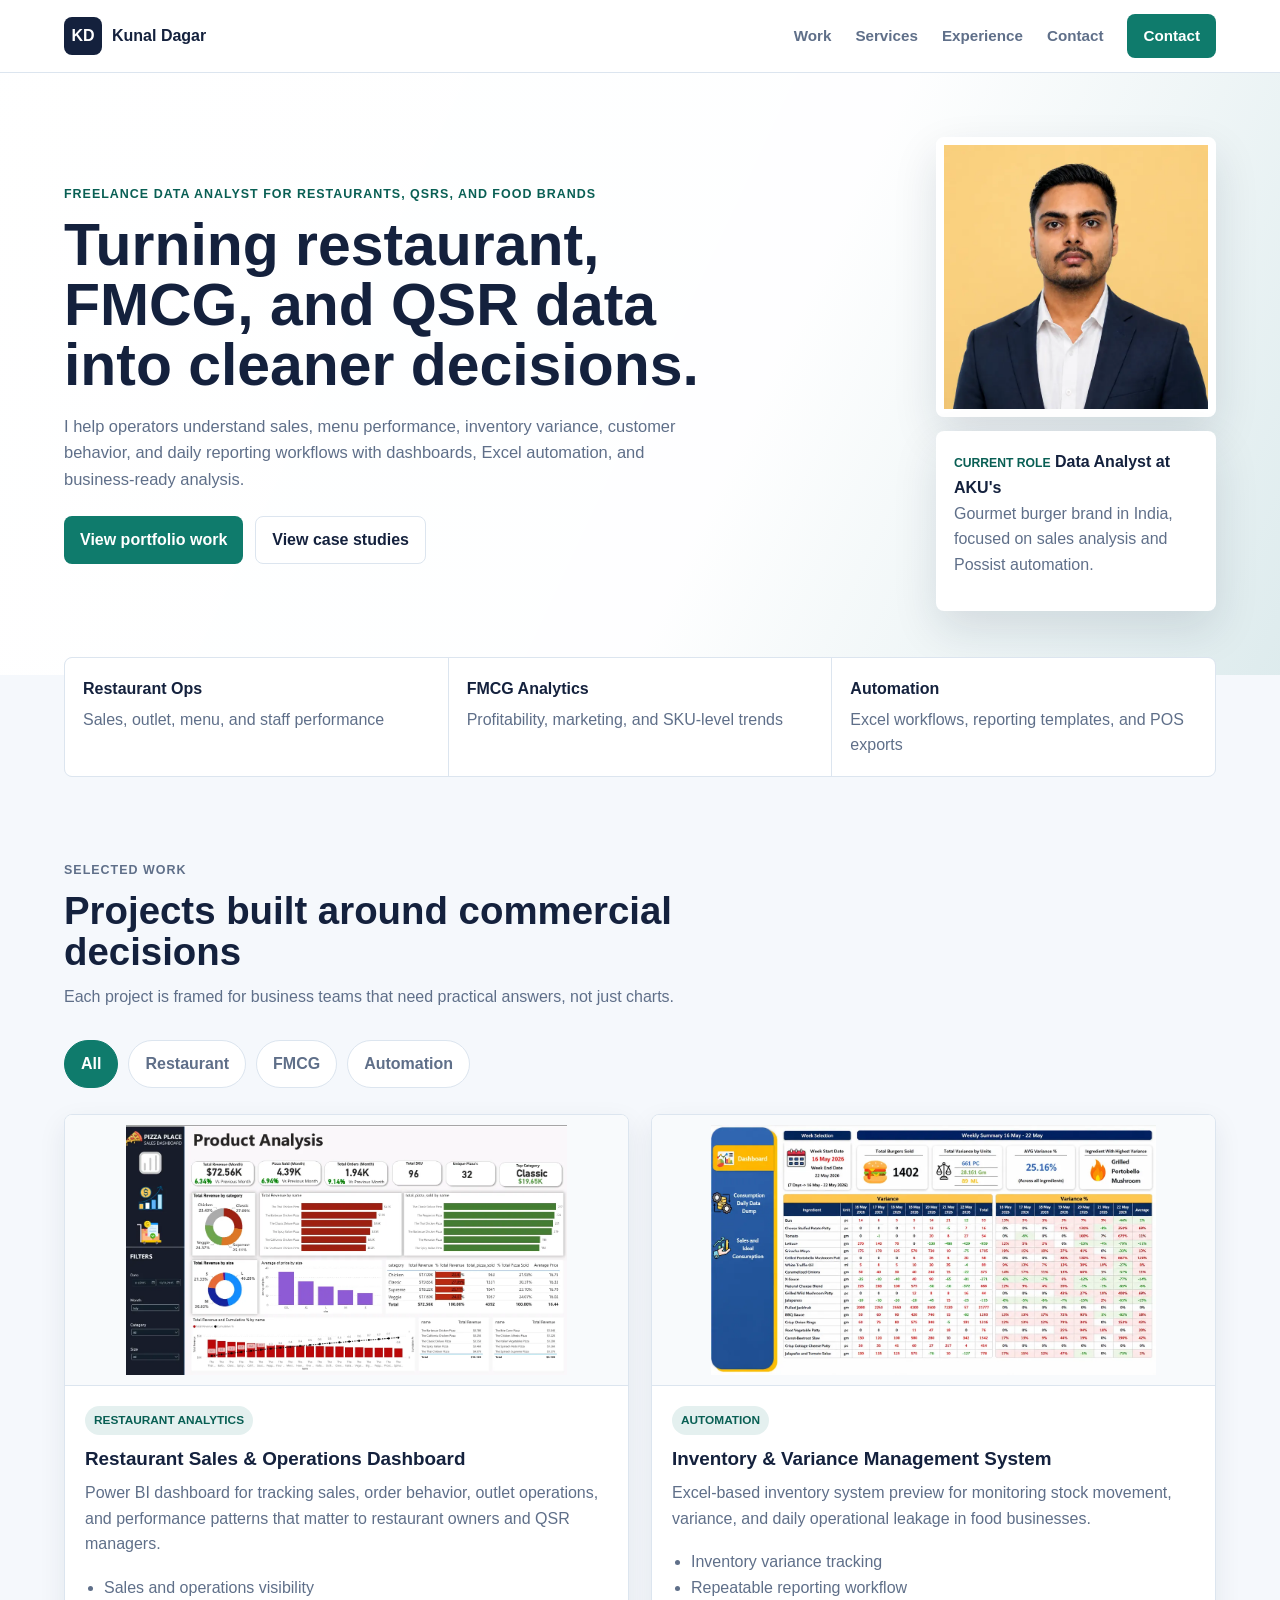
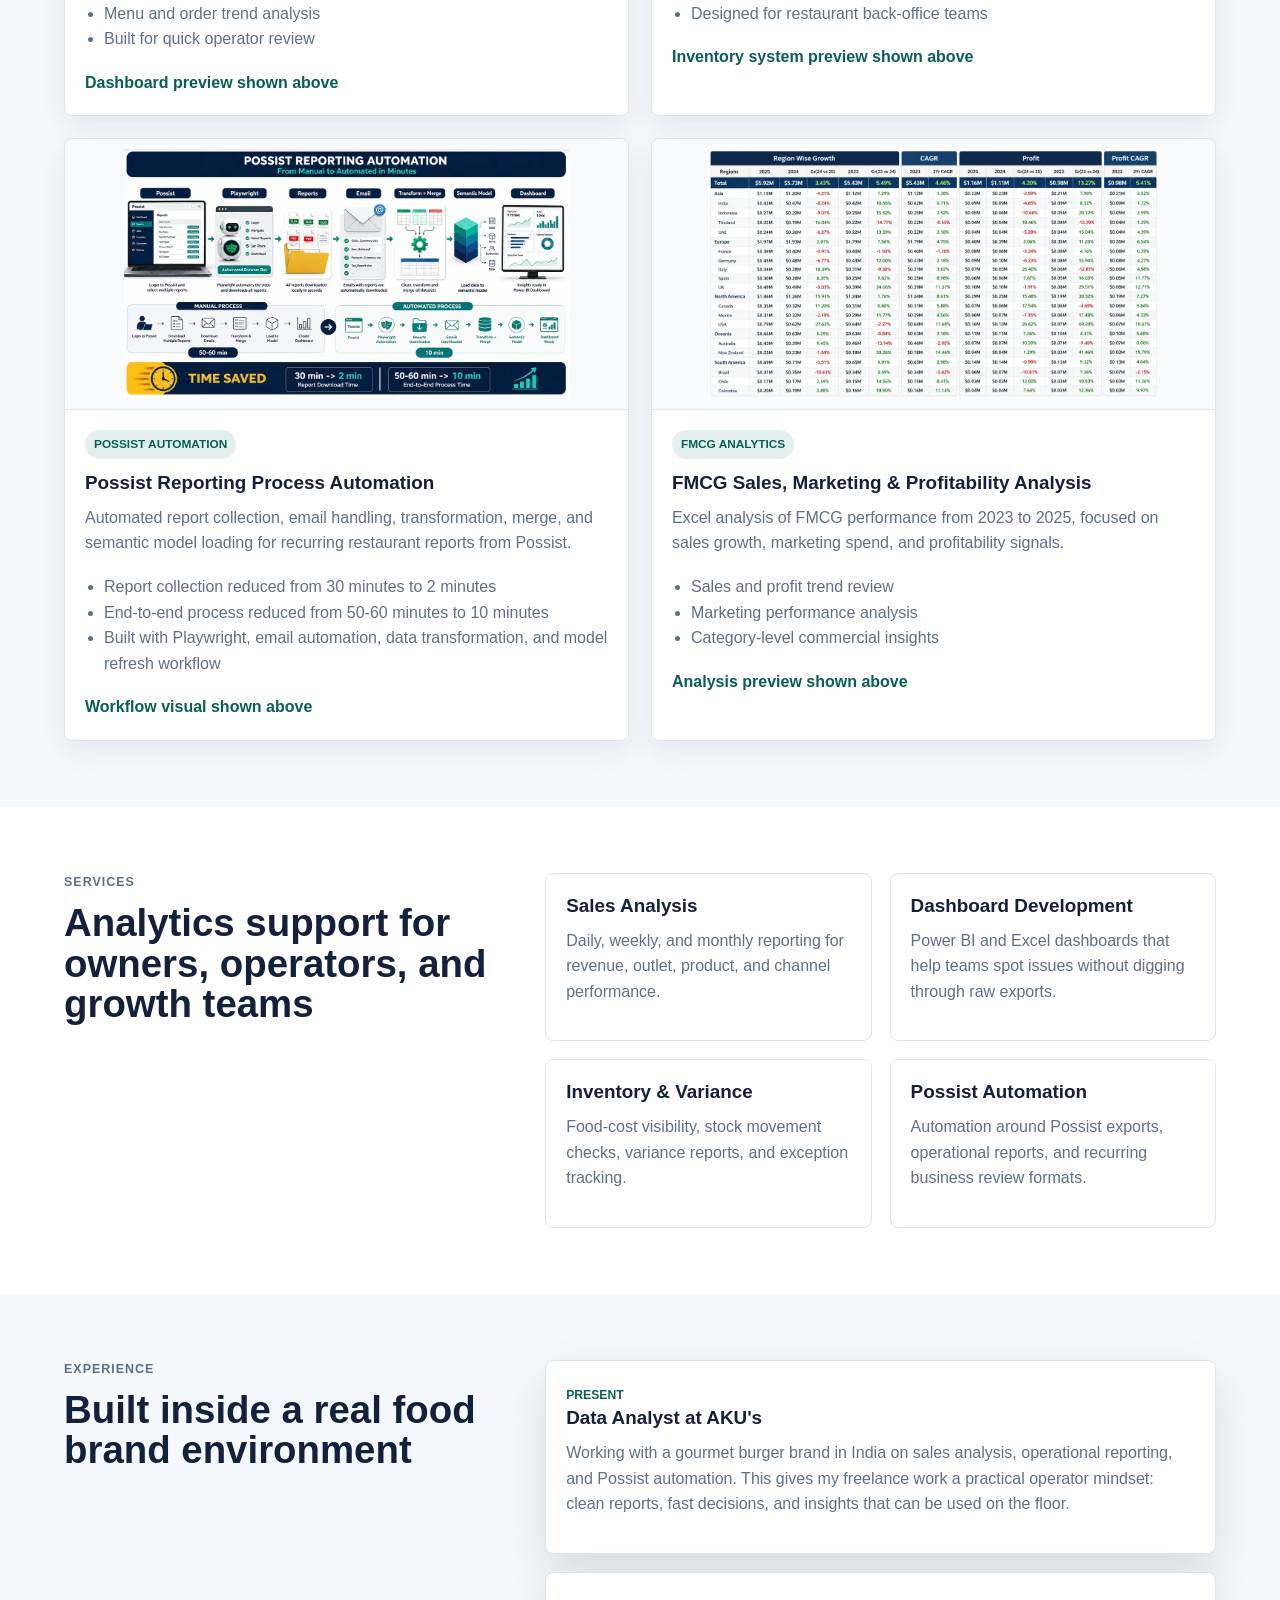
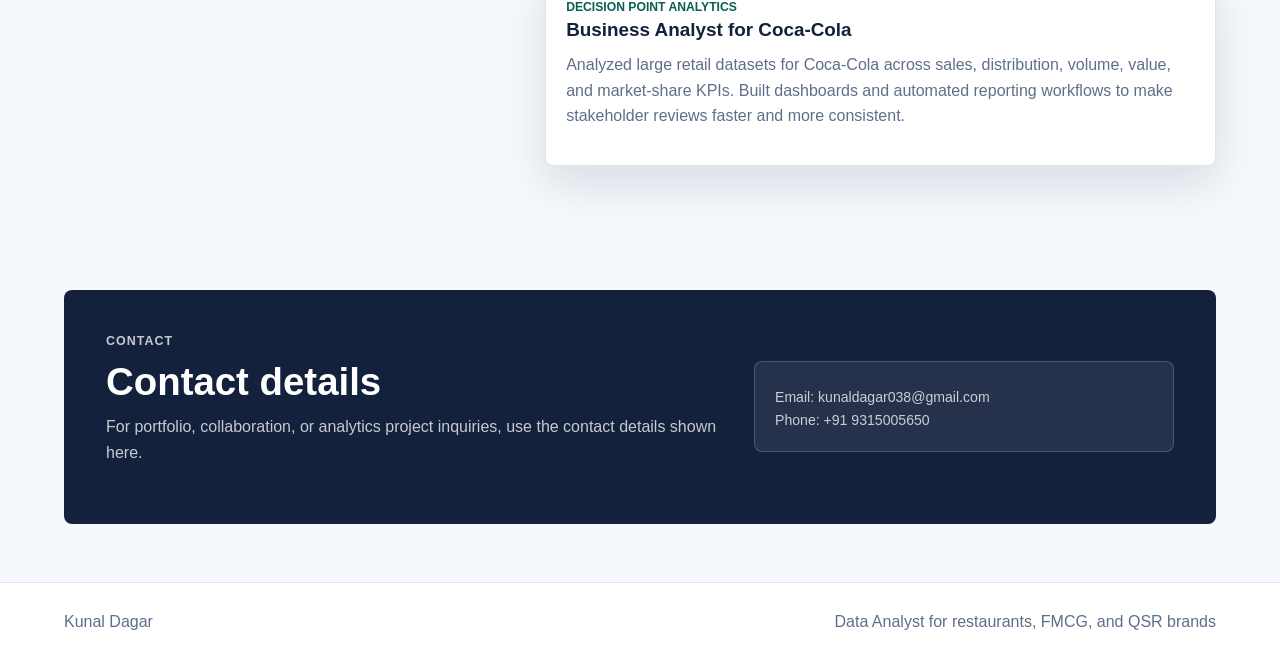
==== index.html @ 278145c8 "first commit" ====
<!DOCTYPE html>
<html lang="en">
<head>
  <meta charset="UTF-8">
  <meta name="viewport" content="width=device-width, initial-scale=1.0">
  <title>Kunal Dagar | Data Analyst Portfolio</title>
  <meta name="description" content="Portfolio of Kunal Dagar, a data analyst freelancer for restaurants, FMCG teams, and QSR brands.">
  <link rel="stylesheet" href="styles.css?v=profile-square-2">
</head>
<body>
  <header class="site-header">
    <a class="brand" href="#home" aria-label="Kunal Dagar home">
      <span>KD</span>
      <strong>Kunal Dagar</strong>
    </a>

    <button class="nav-toggle" type="button" aria-label="Open navigation" aria-expanded="false">
      <span></span>
      <span></span>
      <span></span>
    </button>

    <nav class="site-nav" aria-label="Primary navigation">
      <a href="#work">Work</a>
      <a href="#services">Services</a>
      <a href="#experience">Experience</a>
      <a href="#contact">Contact</a>
      <a class="nav-cta" href="#contact">Contact</a>
    </nav>
  </header>

  <main>
    <section class="hero" id="home">
      <div class="hero-copy">
        <p class="eyebrow">Freelance Data Analyst for restaurants, QSRs, and food brands</p>
        <h1>Turning restaurant, FMCG, and QSR data into cleaner decisions.</h1>
        <p class="hero-text">
          I help operators understand sales, menu performance, inventory variance, customer behavior, and daily reporting workflows with dashboards, Excel automation, and business-ready analysis.
        </p>
        <div class="hero-actions">
          <a class="button primary" href="#work">View portfolio work</a>
          <a class="button secondary" href="#work">View case studies</a>
        </div>
      </div>

      <div class="hero-card" aria-label="Kunal Dagar profile">
        <img src="assets/kunal-dagar.webp?v=profile-square-2" alt="Kunal Dagar, data analyst" class="profile-image" width="280" height="280" decoding="async" fetchpriority="high" style="width: 280px; height: 280px; max-width: 100%; aspect-ratio: 1 / 1; object-fit: cover;">
        <div class="status-card">
          <span>Current role</span>
          <strong>Data Analyst at AKU's</strong>
          <p>Gourmet burger brand in India, focused on sales analysis and Possist automation.</p>
        </div>
      </div>
    </section>

    <section class="metrics-band" aria-label="Portfolio focus areas">
      <div>
        <strong>Restaurant Ops</strong>
        <span>Sales, outlet, menu, and staff performance</span>
      </div>
      <div>
        <strong>FMCG Analytics</strong>
        <span>Profitability, marketing, and SKU-level trends</span>
      </div>
      <div>
        <strong>Automation</strong>
        <span>Excel workflows, reporting templates, and POS exports</span>
      </div>
    </section>

    <section class="section" id="work">
      <div class="section-heading">
        <p class="eyebrow">Selected work</p>
        <h2>Projects built around commercial decisions</h2>
        <p>Each project is framed for business teams that need practical answers, not just charts.</p>
      </div>

      <div class="filter-bar" aria-label="Project filters">
        <button class="filter active" type="button" data-filter="all">All</button>
        <button class="filter" type="button" data-filter="restaurant">Restaurant</button>
        <button class="filter" type="button" data-filter="fmcg">FMCG</button>
        <button class="filter" type="button" data-filter="automation">Automation</button>
      </div>

      <div class="project-grid">
        <article class="project-card" data-category="restaurant">
          <div class="project-preview screenshot-preview">
            <img src="assets/restaurant.webp" alt="Restaurant sales dashboard product analysis screenshot" width="1192" height="677" loading="lazy" decoding="async">
          </div>
          <div class="project-body">
            <span class="project-tag">Restaurant analytics</span>
            <h3>Restaurant Sales & Operations Dashboard</h3>
            <p>
              Power BI dashboard for tracking sales, order behavior, outlet operations, and performance patterns that matter to restaurant owners and QSR managers.
            </p>
            <ul>
              <li>Sales and operations visibility</li>
              <li>Menu and order trend analysis</li>
              <li>Built for quick operator review</li>
            </ul>
            <span class="project-note">Dashboard preview shown above</span>
          </div>
        </article>

        <article class="project-card" data-category="automation">
          <div class="project-preview screenshot-preview">
            <img src="assets/burger-enhanced.webp" alt="Enhanced burger inventory variance dashboard screenshot" width="1200" height="675" loading="lazy" decoding="async">
          </div>
          <div class="project-body">
            <span class="project-tag">Automation</span>
            <h3>Inventory & Variance Management System</h3>
            <p>
              Excel-based inventory system preview for monitoring stock movement, variance, and daily operational leakage in food businesses.
            </p>
            <ul>
              <li>Inventory variance tracking</li>
              <li>Repeatable reporting workflow</li>
              <li>Designed for restaurant back-office teams</li>
            </ul>
            <span class="project-note">Inventory system preview shown above</span>
          </div>
        </article>

        <article class="project-card" data-category="automation">
          <div class="project-preview screenshot-preview">
            <img src="assets/possist-automation.webp" alt="Possist reporting automation workflow illustration" width="1200" height="675" loading="lazy" decoding="async">
          </div>
          <div class="project-body">
            <span class="project-tag">Possist automation</span>
            <h3>Possist Reporting Process Automation</h3>
            <p>
              Automated report collection, email handling, transformation, merge, and semantic model loading for recurring restaurant reports from Possist.
            </p>
            <ul>
              <li>Report collection reduced from 30 minutes to 2 minutes</li>
              <li>End-to-end process reduced from 50-60 minutes to 10 minutes</li>
              <li>Built with Playwright, email automation, data transformation, and model refresh workflow</li>
            </ul>
            <span class="project-note">Workflow visual shown above</span>
          </div>
        </article>

        <article class="project-card" data-category="fmcg">
          <div class="project-preview screenshot-preview">
            <img src="assets/fmcg-enhanced.webp" alt="Enhanced FMCG region-wise growth and profitability analysis screenshot" width="1200" height="666" loading="lazy" decoding="async">
          </div>
          <div class="project-body">
            <span class="project-tag">FMCG analytics</span>
            <h3>FMCG Sales, Marketing & Profitability Analysis</h3>
            <p>
              Excel analysis of FMCG performance from 2023 to 2025, focused on sales growth, marketing spend, and profitability signals.
            </p>
            <ul>
              <li>Sales and profit trend review</li>
              <li>Marketing performance analysis</li>
              <li>Category-level commercial insights</li>
            </ul>
            <span class="project-note">Analysis preview shown above</span>
          </div>
        </article>
      </div>
    </section>

    <section class="section split" id="services">
      <div class="section-heading">
        <p class="eyebrow">Services</p>
        <h2>Analytics support for owners, operators, and growth teams</h2>
      </div>
      <div class="service-list">
        <div>
          <h3>Sales Analysis</h3>
          <p>Daily, weekly, and monthly reporting for revenue, outlet, product, and channel performance.</p>
        </div>
        <div>
          <h3>Dashboard Development</h3>
          <p>Power BI and Excel dashboards that help teams spot issues without digging through raw exports.</p>
        </div>
        <div>
          <h3>Inventory & Variance</h3>
          <p>Food-cost visibility, stock movement checks, variance reports, and exception tracking.</p>
        </div>
        <div>
          <h3>Possist Automation</h3>
          <p>Automation around Possist exports, operational reports, and recurring business review formats.</p>
        </div>
      </div>
    </section>

    <section class="section experience" id="experience">
      <div class="section-heading">
        <p class="eyebrow">Experience</p>
        <h2>Built inside a real food brand environment</h2>
      </div>
      <div class="timeline-list">
        <div class="timeline-card">
          <span>Present</span>
          <h3>Data Analyst at AKU's</h3>
          <p>
            Working with a gourmet burger brand in India on sales analysis, operational reporting, and Possist automation. This gives my freelance work a practical operator mindset: clean reports, fast decisions, and insights that can be used on the floor.
          </p>
        </div>
        <div class="timeline-card">
          <span>Decision Point Analytics</span>
          <h3>Business Analyst for Coca-Cola</h3>
          <p>
            Analyzed large retail datasets for Coca-Cola across sales, distribution, volume, value, and market-share KPIs. Built dashboards and automated reporting workflows to make stakeholder reviews faster and more consistent.
          </p>
        </div>
      </div>
    </section>

    <section class="contact-section" id="contact">
      <div>
        <p class="eyebrow">Contact</p>
        <h2>Contact details</h2>
        <p>
          For portfolio, collaboration, or analytics project inquiries, use the contact details shown here.
        </p>
      </div>
      <div class="contact-card">
        <p>Email: kunaldagar038@gmail.com<br>Phone: +91 9315005650</p>
      </div>
    </section>
  </main>

  <footer>
    <span>Kunal Dagar</span>
    <span>Data Analyst for restaurants, FMCG, and QSR brands</span>
  </footer>

  <script src="script.js"></script>
</body>
</html>
---- styles.css ----
:root {
  --ink: #14213d;
  --muted: #5f6f89;
  --line: #dce5ef;
  --paper: #ffffff;
  --soft: #f5f8fc;
  --accent: #0f7b6c;
  --accent-dark: #095f54;
  --gold: #f2b84b;
  --shadow: 0 18px 45px rgba(20, 33, 61, 0.12);
}

* {
  box-sizing: border-box;
}

html {
  scroll-behavior: smooth;
}

body {
  margin: 0;
  font-family: Arial, Helvetica, sans-serif;
  color: var(--ink);
  background: var(--soft);
  line-height: 1.6;
}

a {
  color: inherit;
}

.site-header {
  position: sticky;
  top: 0;
  z-index: 10;
  display: flex;
  align-items: center;
  justify-content: space-between;
  gap: 24px;
  padding: 14px clamp(20px, 5vw, 64px);
  background: rgba(255, 255, 255, 0.92);
  border-bottom: 1px solid var(--line);
  backdrop-filter: blur(14px);
}

.brand {
  display: inline-flex;
  align-items: center;
  gap: 10px;
  text-decoration: none;
}

.brand span {
  display: grid;
  width: 38px;
  height: 38px;
  place-items: center;
  border-radius: 8px;
  color: white;
  background: var(--ink);
  font-weight: 800;
}

.site-nav {
  display: flex;
  align-items: center;
  gap: 24px;
  font-size: 0.95rem;
  font-weight: 600;
}

.site-nav a {
  text-decoration: none;
  color: var(--muted);
}

.site-nav a:hover,
.site-nav a:focus {
  color: var(--accent-dark);
}

.nav-cta {
  padding: 10px 16px;
  border-radius: 8px;
  color: white !important;
  background: var(--accent);
}

.nav-toggle {
  display: none;
  width: 42px;
  height: 42px;
  padding: 10px;
  border: 1px solid var(--line);
  border-radius: 8px;
  background: white;
}

.nav-toggle span {
  display: block;
  height: 2px;
  margin: 5px 0;
  background: var(--ink);
}

.hero {
  display: grid;
  grid-template-columns: minmax(0, 1.08fr) minmax(280px, 0.72fr);
  align-items: center;
  gap: clamp(28px, 5vw, 56px);
  min-height: auto;
  padding: clamp(34px, 5.5vw, 64px) clamp(20px, 5vw, 64px);
  background: linear-gradient(115deg, rgba(255, 255, 255, 0.98) 0%, rgba(255, 255, 255, 0.92) 58%, rgba(15, 123, 108, 0.1) 100%);
}

.eyebrow {
  margin: 0 0 10px;
  color: var(--accent-dark);
  font-size: 0.78rem;
  font-weight: 800;
  letter-spacing: 0.08em;
  text-transform: uppercase;
}

h1,
h2,
h3,
p {
  margin-top: 0;
}

h1 {
  max-width: 760px;
  margin-bottom: 18px;
  font-size: clamp(2.25rem, 4.6vw, 4.2rem);
  line-height: 1.02;
  letter-spacing: 0;
}

h2 {
  margin-bottom: 12px;
  font-size: clamp(1.85rem, 3vw, 2.75rem);
  line-height: 1.06;
  letter-spacing: 0;
}

h3 {
  margin-bottom: 10px;
  font-size: 1.18rem;
  line-height: 1.25;
}

.hero-text {
  max-width: 640px;
  margin-bottom: 24px;
  color: var(--muted);
  font-size: 1.03rem;
}

.hero-actions,
.contact-card {
  display: flex;
  flex-wrap: wrap;
  gap: 12px;
}

.button {
  display: inline-flex;
  align-items: center;
  justify-content: center;
  min-height: 42px;
  padding: 10px 16px;
  border-radius: 8px;
  font-weight: 800;
  text-decoration: none;
}

.button.primary {
  color: white;
  background: var(--accent);
}

.button.primary:hover {
  background: var(--accent-dark);
}

.button.secondary {
  color: var(--ink);
  background: white;
  border: 1px solid var(--line);
}

.hero-card {
  position: relative;
  width: 280px;
  max-width: 100%;
  justify-self: end;
}

.profile-image {
  display: block;
  width: 280px !important;
  height: 280px !important;
  max-width: 100%;
  aspect-ratio: 1 / 1;
  object-fit: cover;
  border: 8px solid white;
  border-radius: 8px;
  box-shadow: var(--shadow);
}

.status-card {
  position: static;
  max-width: none;
  margin-top: 14px;
  padding: 18px;
  border-radius: 8px;
  background: white;
  box-shadow: var(--shadow);
}

.status-card span,
.timeline-card span {
  color: var(--accent-dark);
  font-size: 0.76rem;
  font-weight: 800;
  text-transform: uppercase;
}

.status-card p,
.timeline-card p,
.section-heading p,
.project-body p,
.service-list p,
.contact-section p {
  color: var(--muted);
}

.metrics-band {
  display: grid;
  grid-template-columns: repeat(3, 1fr);
  gap: 1px;
  margin: 0 clamp(20px, 5vw, 64px);
  overflow: hidden;
  border: 1px solid var(--line);
  border-radius: 8px;
  background: var(--line);
  transform: translateY(-18px);
}

.metrics-band div {
  padding: 18px;
  background: white;
}

.metrics-band strong,
.metrics-band span {
  display: block;
}

.metrics-band span {
  margin-top: 5px;
  color: var(--muted);
}

.section {
  padding: clamp(34px, 5.5vw, 66px) clamp(20px, 5vw, 64px);
}

.section-heading {
  max-width: 760px;
  margin-bottom: 30px;
}

.filter-bar {
  display: flex;
  flex-wrap: wrap;
  gap: 10px;
  margin-bottom: 26px;
}

.filter {
  padding: 10px 16px;
  border: 1px solid var(--line);
  border-radius: 999px;
  color: var(--muted);
  background: white;
  font: inherit;
  font-weight: 700;
  cursor: pointer;
}

.filter.active {
  color: white;
  border-color: var(--accent);
  background: var(--accent);
}

.project-grid {
  display: grid;
  grid-template-columns: repeat(2, minmax(0, 1fr));
  gap: 22px;
}

.project-card {
  display: flex;
  flex-direction: column;
  overflow: hidden;
  border: 1px solid var(--line);
  border-radius: 8px;
  background: white;
  box-shadow: 0 10px 28px rgba(20, 33, 61, 0.08);
}

.project-card.is-hidden {
  display: none;
}

.project-preview {
  min-height: 250px;
  border-bottom: 1px solid var(--line);
  background: #f8fafc;
}

.screenshot-preview {
  display: grid;
  place-items: center;
  padding: 10px;
}

.screenshot-preview img {
  display: block;
  width: 100%;
  height: 250px;
  object-fit: contain;
}

.sheet-preview {
  display: flex;
  flex-direction: column;
  justify-content: space-between;
  padding: 18px;
  color: white;
  background: linear-gradient(150deg, #14213d, #0f7b6c);
}

.sheet-preview.warm {
  background: linear-gradient(150deg, #14213d, #8b5e18);
}

.sheet-header span,
.sheet-header strong {
  display: block;
}

.sheet-header span {
  font-size: 0.78rem;
  font-weight: 800;
  text-transform: uppercase;
  opacity: 0.75;
}

.sheet-header strong {
  margin-top: 8px;
  font-size: 1.48rem;
  line-height: 1.05;
}

.sheet-lines span {
  display: block;
  height: 12px;
  margin: 13px 0;
  border-radius: 999px;
  background: rgba(255, 255, 255, 0.72);
}

.variance-row {
  display: flex;
  align-items: center;
  justify-content: space-between;
  gap: 16px;
  padding: 15px;
  border-radius: 8px;
  background: rgba(255, 255, 255, 0.16);
}

.bar-chart {
  display: flex;
  align-items: flex-end;
  gap: 12px;
  height: 145px;
}

.bar-chart span {
  flex: 1;
  min-width: 16px;
  border-radius: 8px 8px 0 0;
  background: var(--gold);
}

.project-body {
  padding: 20px;
}

.project-tag {
  display: inline-flex;
  margin-bottom: 12px;
  padding: 5px 9px;
  border-radius: 999px;
  color: var(--accent-dark);
  background: rgba(15, 123, 108, 0.11);
  font-size: 0.74rem;
  font-weight: 800;
  text-transform: uppercase;
}

.project-body ul {
  margin: 18px 0;
  padding-left: 19px;
  color: var(--muted);
}

.project-body a {
  color: var(--accent-dark);
  font-weight: 800;
}

.project-note {
  display: inline-flex;
  color: var(--accent-dark);
  font-weight: 800;
}

.static-button {
  cursor: default;
}

.split {
  display: grid;
  grid-template-columns: minmax(260px, 0.8fr) minmax(0, 1.2fr);
  gap: 34px;
  background: white;
}

.service-list {
  display: grid;
  grid-template-columns: repeat(2, minmax(0, 1fr));
  gap: 18px;
}

.service-list div,
.timeline-card,
.contact-card {
  padding: 20px;
  border: 1px solid var(--line);
  border-radius: 8px;
  background: white;
}

.experience {
  display: grid;
  grid-template-columns: minmax(260px, 0.8fr) minmax(0, 1.2fr);
  gap: 34px;
}

.timeline-card {
  align-self: start;
  box-shadow: var(--shadow);
}

.timeline-list {
  display: grid;
  gap: 18px;
}

.contact-section {
  display: grid;
  grid-template-columns: minmax(0, 1fr) minmax(280px, 420px);
  gap: 32px;
  align-items: center;
  margin: clamp(30px, 5vw, 58px) clamp(20px, 5vw, 64px);
  padding: clamp(26px, 4vw, 42px);
  border-radius: 8px;
  color: white;
  background: var(--ink);
}

.contact-section .eyebrow,
.contact-section p {
  color: rgba(255, 255, 255, 0.76);
}

.contact-section h2 {
  max-width: 820px;
}

.contact-card {
  background: rgba(255, 255, 255, 0.08);
  border-color: rgba(255, 255, 255, 0.18);
}

.contact-card p {
  flex-basis: 100%;
  margin: 4px 0 0;
  font-size: 0.88rem;
}

footer {
  display: flex;
  justify-content: space-between;
  gap: 20px;
  padding: 26px clamp(20px, 5vw, 72px);
  color: var(--muted);
  background: white;
  border-top: 1px solid var(--line);
}

@media (max-width: 1120px) {
  .project-grid,
  .split,
  .experience,
  .contact-section {
    grid-template-columns: 1fr;
  }

  .project-grid {
    grid-template-columns: repeat(2, minmax(0, 1fr));
  }

  .hero {
    grid-template-columns: 1fr;
    min-height: auto;
    background: linear-gradient(115deg, rgba(255, 255, 255, 0.98), rgba(15, 123, 108, 0.12));
  }

  .hero-card {
    justify-self: start;
    width: 260px;
  }

  .profile-image {
    width: 260px !important;
    height: 260px !important;
  }

  .project-preview {
    min-height: 300px;
  }
}

@media (max-width: 760px) {
  .site-header {
    padding: 14px 18px;
  }

  .nav-toggle {
    display: block;
  }

  .site-nav {
    position: absolute;
    top: 67px;
    right: 18px;
    left: 18px;
    display: none;
    flex-direction: column;
    align-items: stretch;
    gap: 0;
    padding: 10px;
    border: 1px solid var(--line);
    border-radius: 8px;
    background: white;
    box-shadow: var(--shadow);
  }

  .site-nav.is-open {
    display: flex;
  }

  .site-nav a {
    padding: 12px;
  }

  .hero {
    padding-top: 30px;
  }

  h1 {
    font-size: 2.18rem;
  }

  .metrics-band,
  .project-grid,
  .service-list {
    grid-template-columns: 1fr;
  }

  .metrics-band {
    transform: none;
    margin-top: 20px;
  }

  .project-preview {
    min-height: 240px;
  }

  footer {
    flex-direction: column;
  }
}
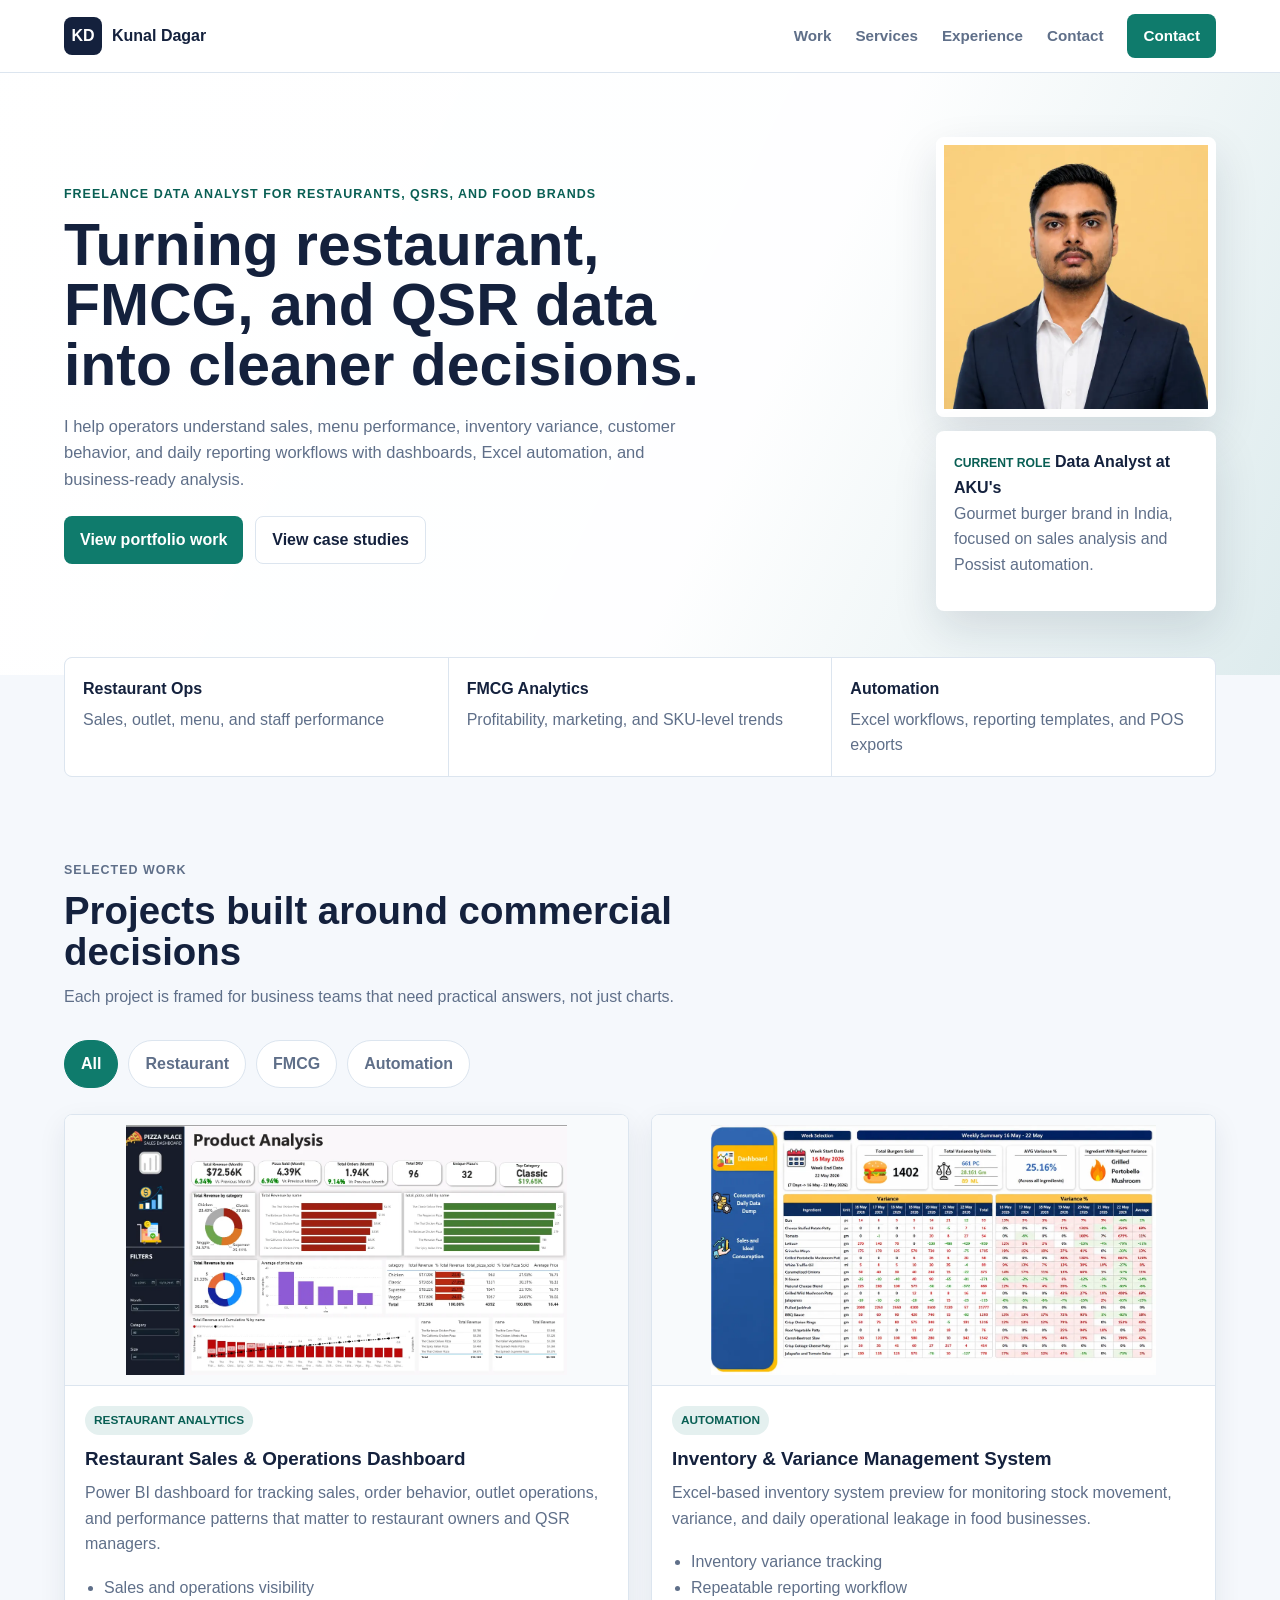
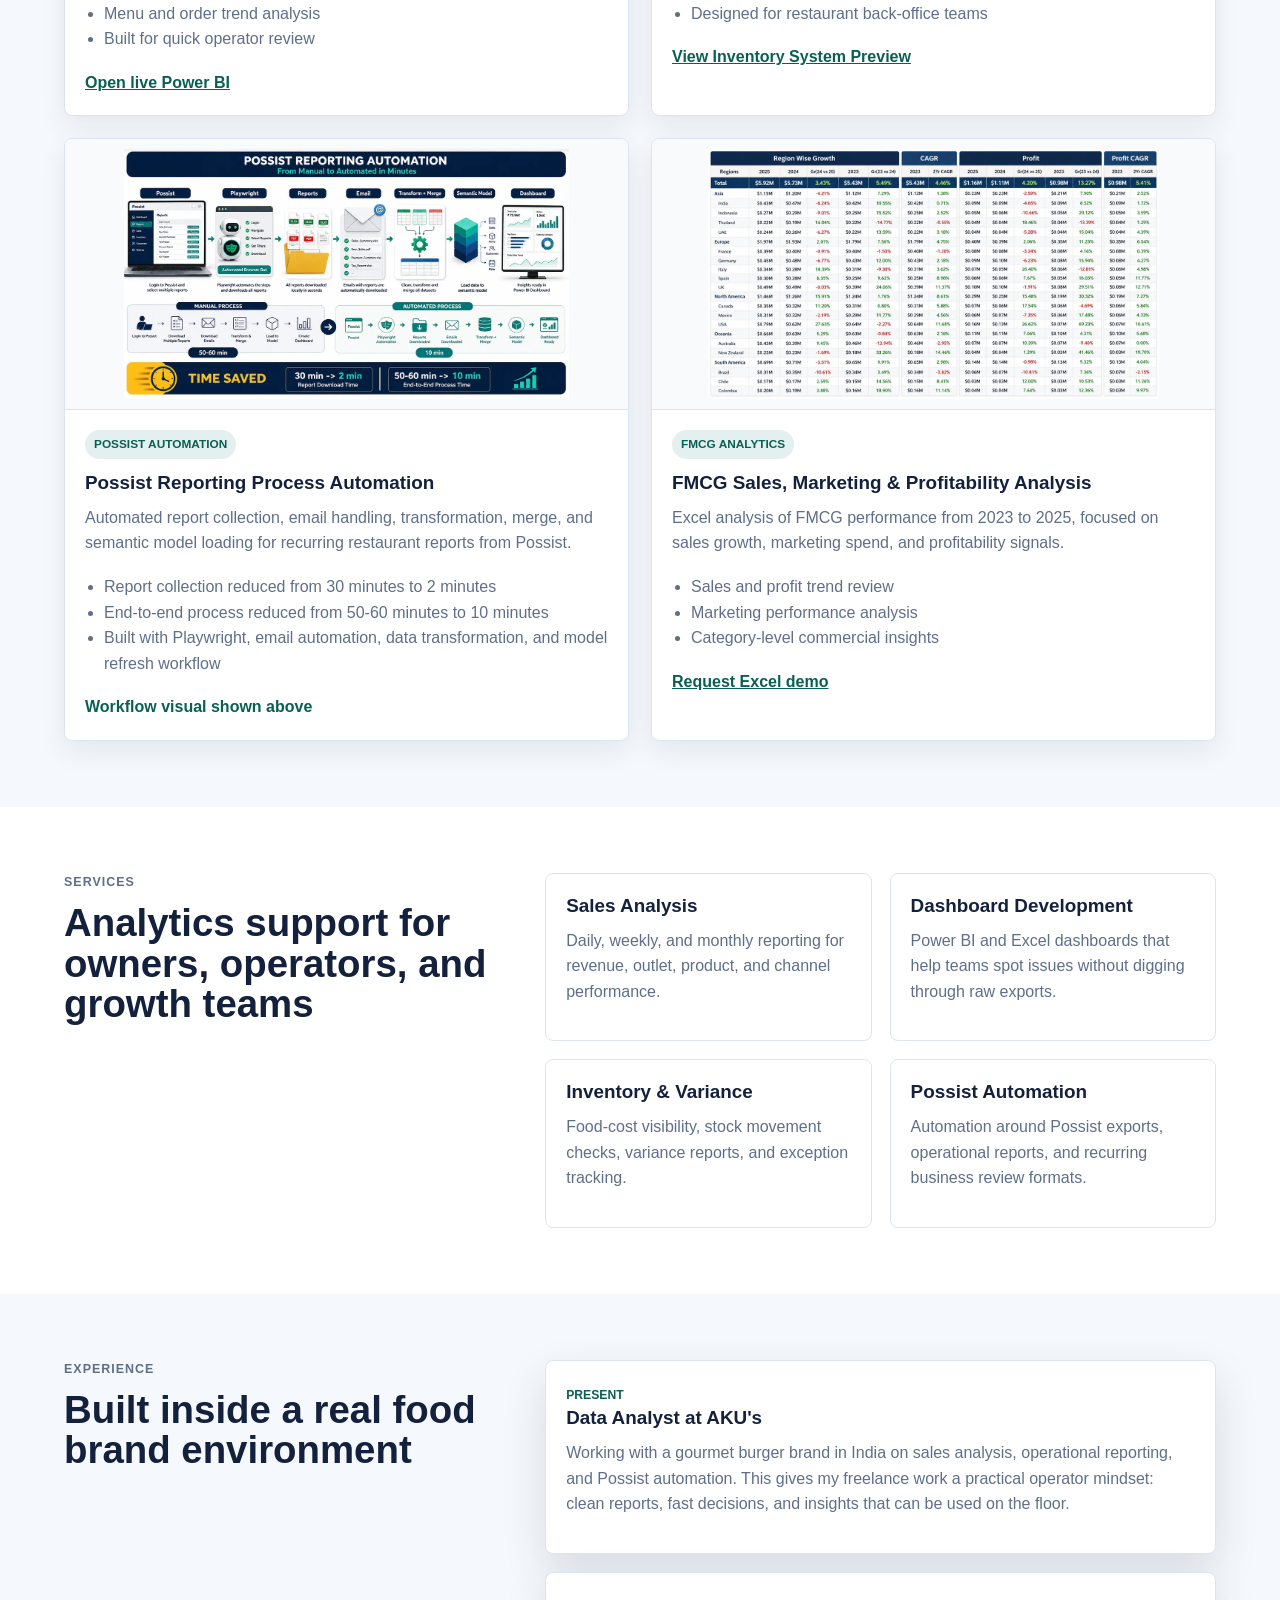
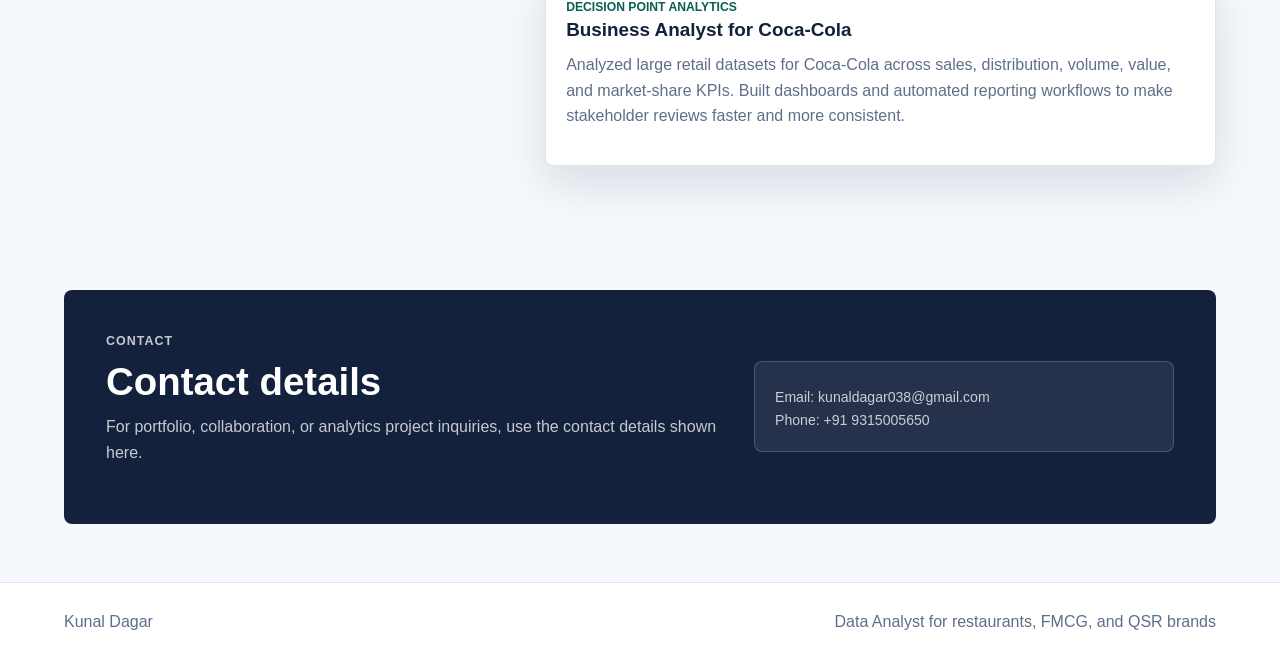
==== commit b9135ed8: "Restore project preview links" ====
--- a/index.html
+++ b/index.html
@@ -98,7 +98,7 @@
               <li>Menu and order trend analysis</li>
               <li>Built for quick operator review</li>
             </ul>
-            <span class="project-note">Dashboard preview shown above</span>
+            <a href="https://app.powerbi.com/view?r=eyJrIjoiMjk5NjhjNzMtZjFjMi00YjdjLTgxMGMtYzIyN2U5MTdiMjdhIiwidCI6ImM2ZTU0OWIzLTVmNDUtNDAzMi1hYWU5LWQ0MjQ0ZGM1YjJjNCJ9" target="_blank" rel="noopener">Open live Power BI</a>
           </div>
         </article>
 
@@ -117,7 +117,7 @@
               <li>Repeatable reporting workflow</li>
               <li>Designed for restaurant back-office teams</li>
             </ul>
-            <span class="project-note">Inventory system preview shown above</span>
+            <a href="https://drive.google.com/file/d/1YA2E8DcWQjeh0ZoyTzJJD1RG21LHQLka/view?usp=sharing" target="_blank" rel="noopener">View Inventory System Preview</a>
           </div>
         </article>
 
@@ -155,7 +155,7 @@
               <li>Marketing performance analysis</li>
               <li>Category-level commercial insights</li>
             </ul>
-            <span class="project-note">Analysis preview shown above</span>
+            <a href="https://docs.google.com/spreadsheets/d/1SlpwxQBesGyBZfJGcpEAF1PFksYd_gko/edit?usp=sharing&ouid=117161305623280965242&rtpof=true&sd=true" target="_blank" rel="noopener">Request Excel demo</a>
           </div>
         </article>
       </div>
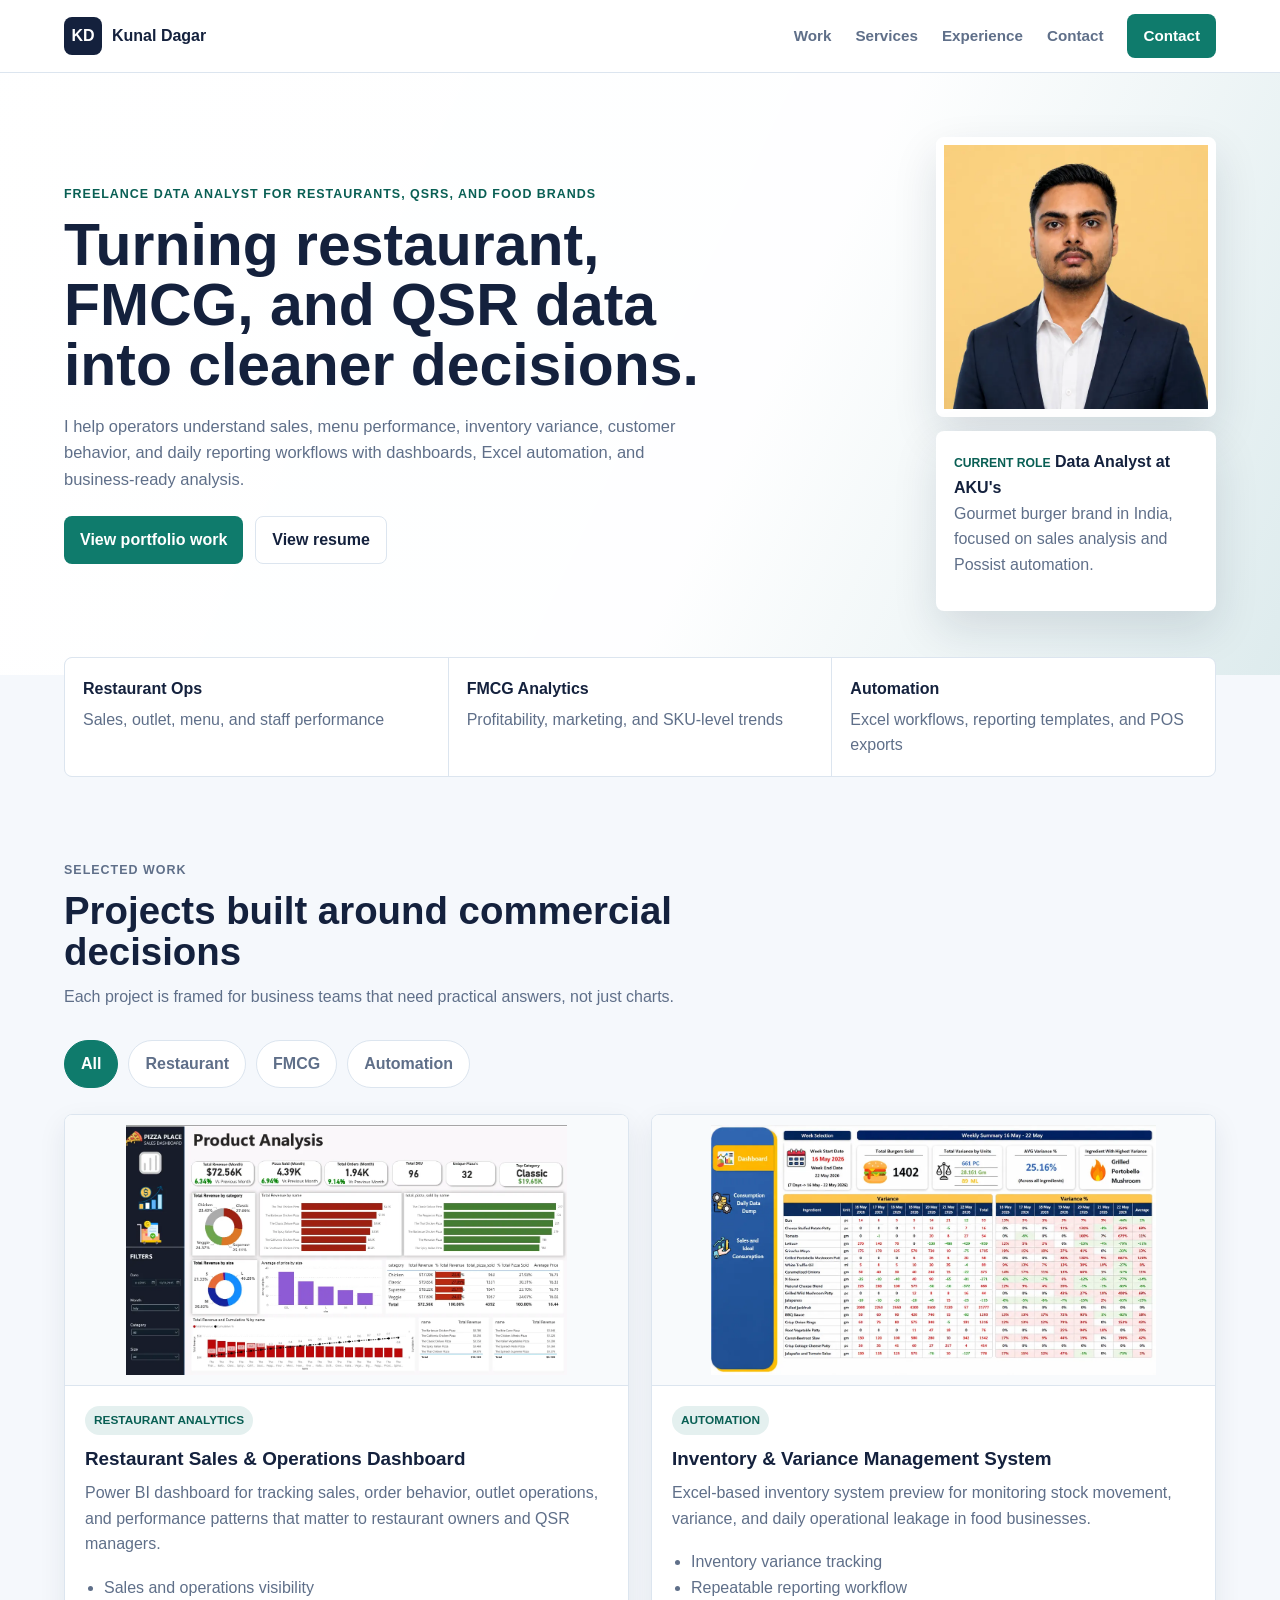
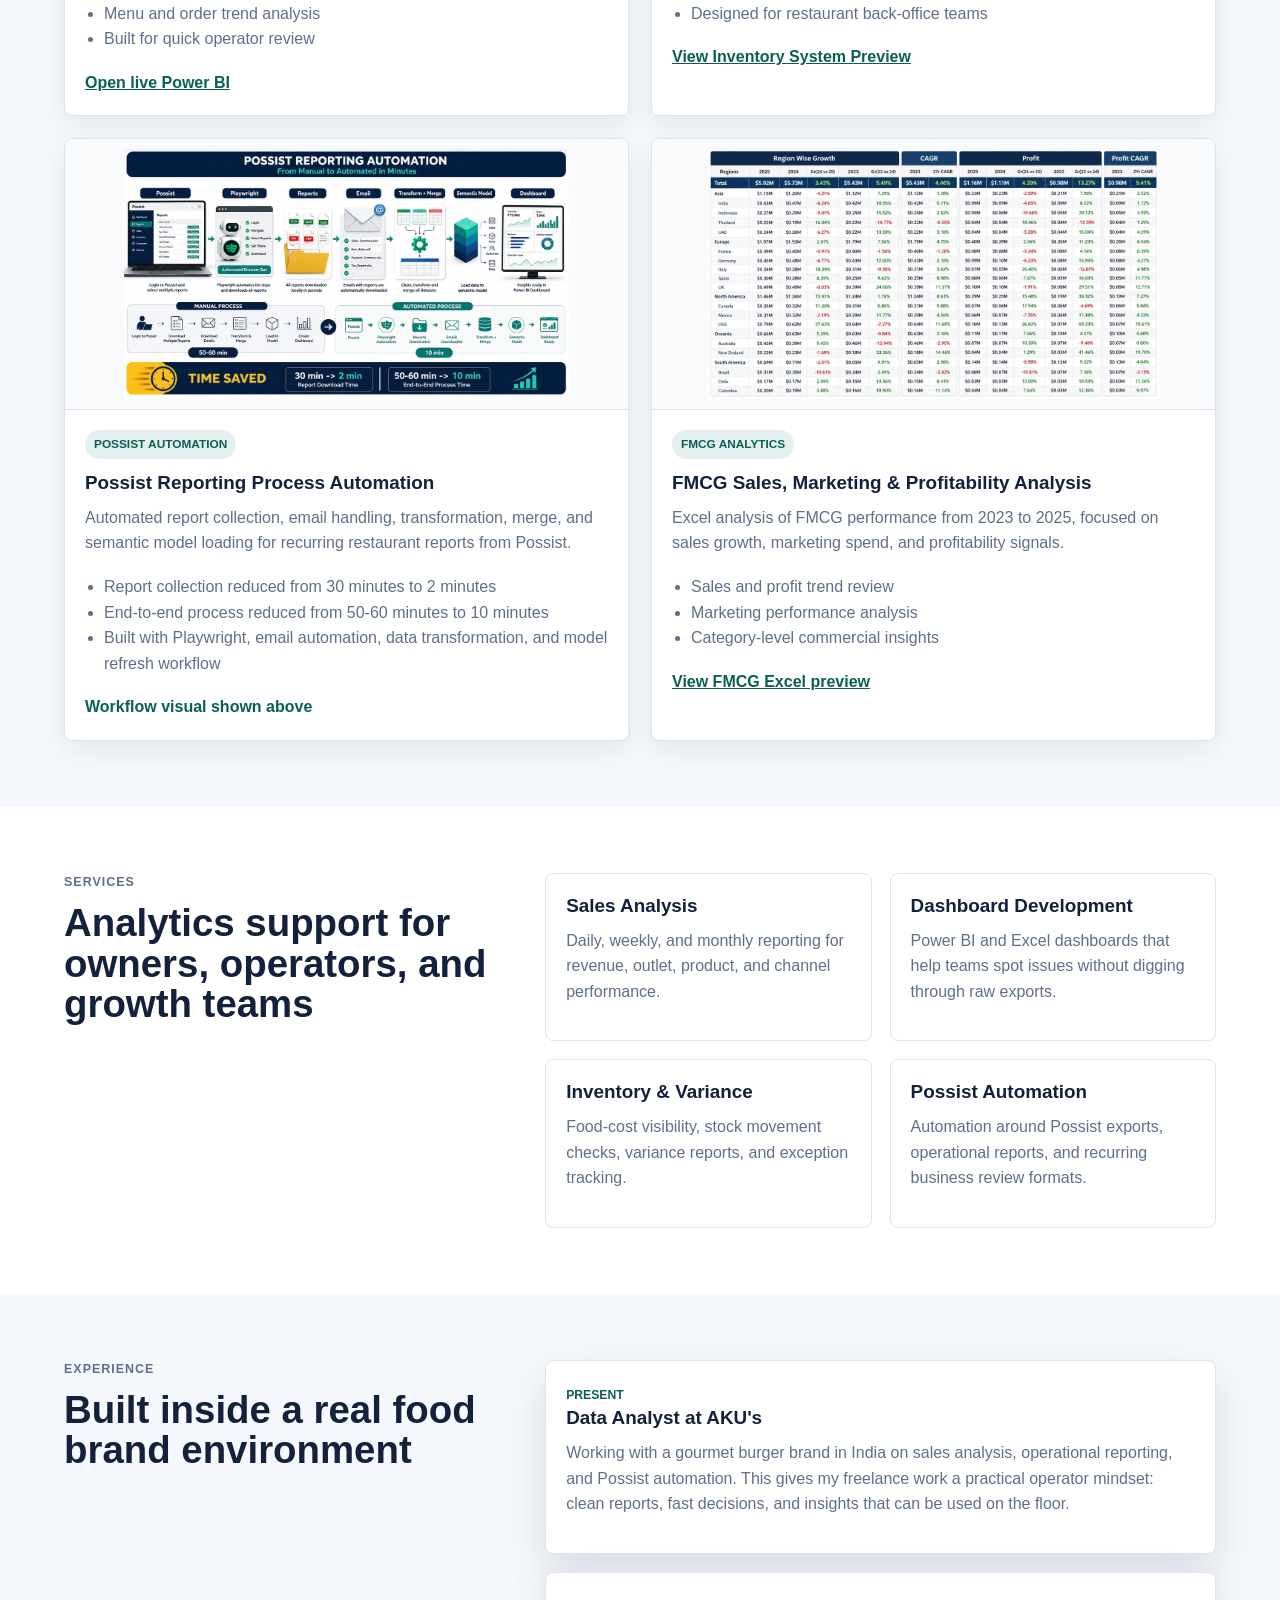
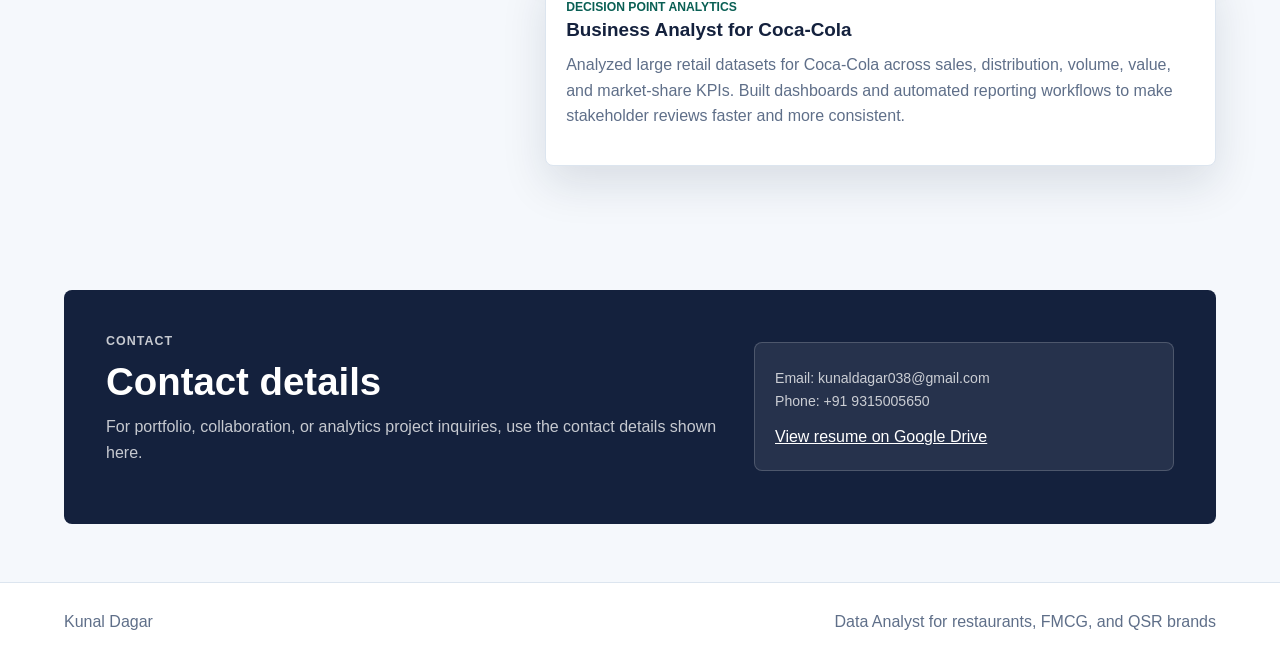
==== commit 610febb1: "Add resume and external project links" ====
--- a/index.html
+++ b/index.html
@@ -39,7 +39,7 @@
         </p>
         <div class="hero-actions">
           <a class="button primary" href="#work">View portfolio work</a>
-          <a class="button secondary" href="#work">View case studies</a>
+          <a class="button secondary" href="https://drive.google.com/file/d/1wArOrIniTAtgjtRbiEhp9iTbYwuKzboW/view?usp=drive_link" target="_blank" rel="noopener">View resume</a>
         </div>
       </div>
 
@@ -155,7 +155,7 @@
               <li>Marketing performance analysis</li>
               <li>Category-level commercial insights</li>
             </ul>
-            <a href="https://docs.google.com/spreadsheets/d/1SlpwxQBesGyBZfJGcpEAF1PFksYd_gko/edit?usp=sharing&ouid=117161305623280965242&rtpof=true&sd=true" target="_blank" rel="noopener">Request Excel demo</a>
+            <a href="https://docs.google.com/spreadsheets/d/1SlpwxQBesGyBZfJGcpEAF1PFksYd_gko/edit?usp=sharing&ouid=117161305623280965242&rtpof=true&sd=true" target="_blank" rel="noopener">View FMCG Excel preview</a>
           </div>
         </article>
       </div>
@@ -219,6 +219,7 @@
       </div>
       <div class="contact-card">
         <p>Email: kunaldagar038@gmail.com<br>Phone: +91 9315005650</p>
+        <a class="static-button" href="https://drive.google.com/file/d/1wArOrIniTAtgjtRbiEhp9iTbYwuKzboW/view?usp=drive_link" target="_blank" rel="noopener">View resume on Google Drive</a>
       </div>
     </section>
   </main>
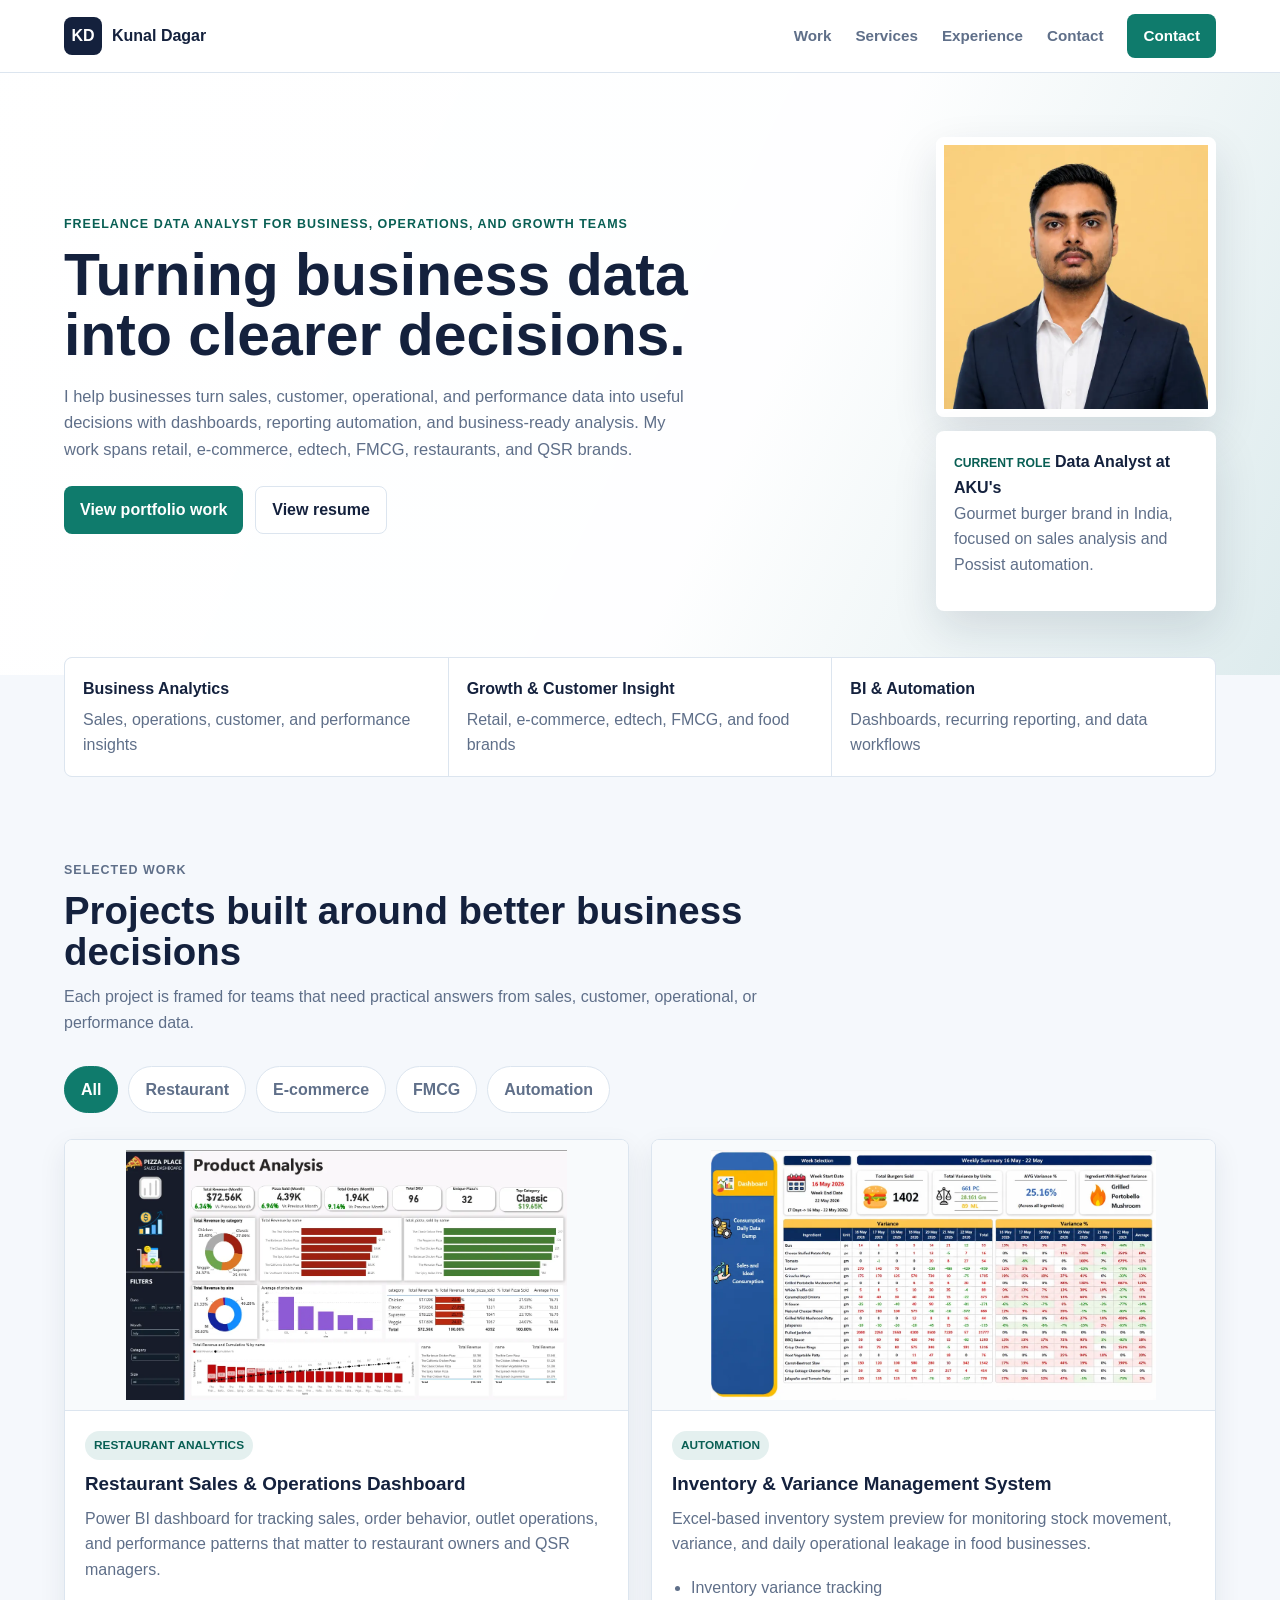
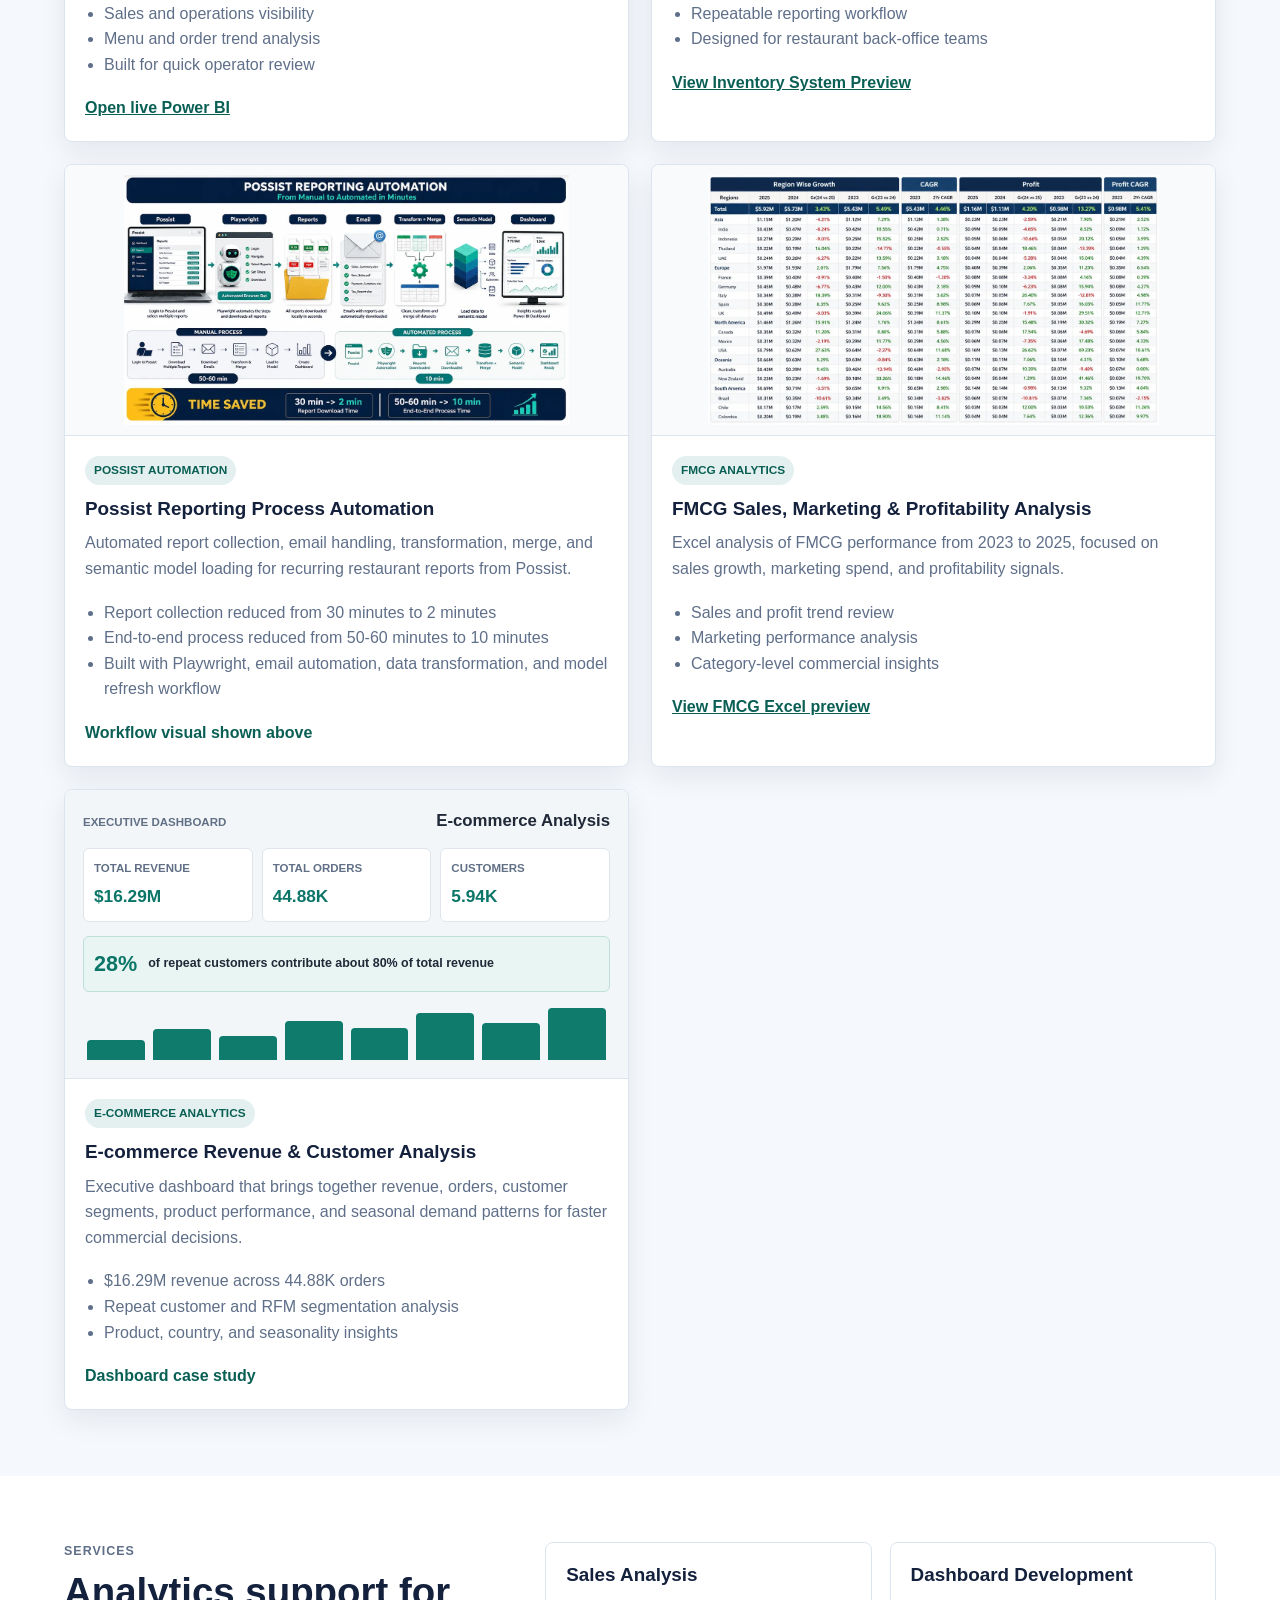
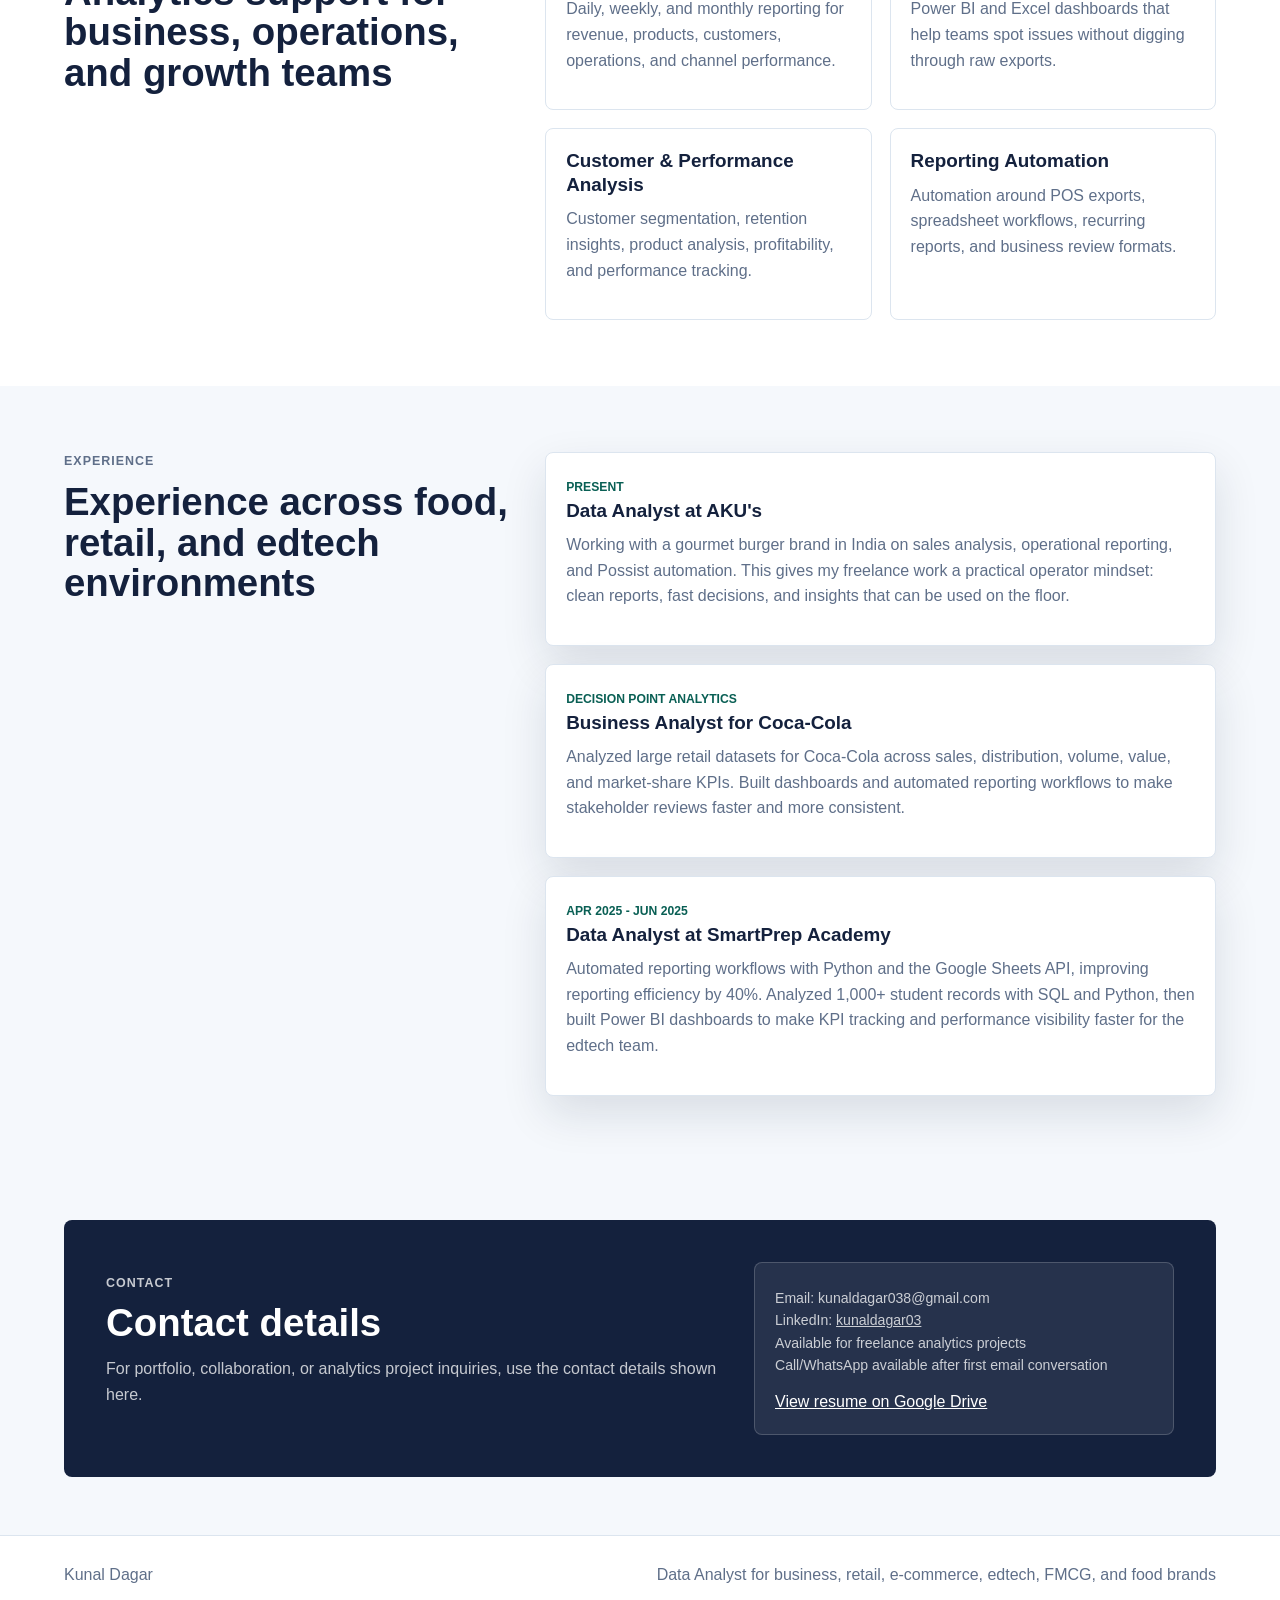
==== commit 96b9f170: "Broaden portfolio positioning and add e-commerce work" ====
--- a/index.html
+++ b/index.html
@@ -4,7 +4,7 @@
   <meta charset="UTF-8">
   <meta name="viewport" content="width=device-width, initial-scale=1.0">
   <title>Kunal Dagar | Data Analyst Portfolio</title>
-  <meta name="description" content="Portfolio of Kunal Dagar, a data analyst freelancer for restaurants, FMCG teams, and QSR brands.">
+  <meta name="description" content="Portfolio of Kunal Dagar, a freelance data analyst for business, retail, e-commerce, edtech, FMCG, and food brands.">
   <link rel="stylesheet" href="styles.css?v=profile-square-2">
 </head>
 <body>
@@ -32,10 +32,10 @@
   <main>
     <section class="hero" id="home">
       <div class="hero-copy">
-        <p class="eyebrow">Freelance Data Analyst for restaurants, QSRs, and food brands</p>
-        <h1>Turning restaurant, FMCG, and QSR data into cleaner decisions.</h1>
+        <p class="eyebrow">Freelance Data Analyst for business, operations, and growth teams</p>
+        <h1>Turning business data into clearer decisions.</h1>
         <p class="hero-text">
-          I help operators understand sales, menu performance, inventory variance, customer behavior, and daily reporting workflows with dashboards, Excel automation, and business-ready analysis.
+          I help businesses turn sales, customer, operational, and performance data into useful decisions with dashboards, reporting automation, and business-ready analysis. My work spans retail, e-commerce, edtech, FMCG, restaurants, and QSR brands.
         </p>
         <div class="hero-actions">
           <a class="button primary" href="#work">View portfolio work</a>
@@ -55,29 +55,30 @@
 
     <section class="metrics-band" aria-label="Portfolio focus areas">
       <div>
-        <strong>Restaurant Ops</strong>
-        <span>Sales, outlet, menu, and staff performance</span>
-      </div>
-      <div>
-        <strong>FMCG Analytics</strong>
-        <span>Profitability, marketing, and SKU-level trends</span>
-      </div>
-      <div>
-        <strong>Automation</strong>
-        <span>Excel workflows, reporting templates, and POS exports</span>
+        <strong>Business Analytics</strong>
+        <span>Sales, operations, customer, and performance insights</span>
+      </div>
+      <div>
+        <strong>Growth & Customer Insight</strong>
+        <span>Retail, e-commerce, edtech, FMCG, and food brands</span>
+      </div>
+      <div>
+        <strong>BI & Automation</strong>
+        <span>Dashboards, recurring reporting, and data workflows</span>
       </div>
     </section>
 
     <section class="section" id="work">
       <div class="section-heading">
         <p class="eyebrow">Selected work</p>
-        <h2>Projects built around commercial decisions</h2>
-        <p>Each project is framed for business teams that need practical answers, not just charts.</p>
+        <h2>Projects built around better business decisions</h2>
+        <p>Each project is framed for teams that need practical answers from sales, customer, operational, or performance data.</p>
       </div>
 
       <div class="filter-bar" aria-label="Project filters">
         <button class="filter active" type="button" data-filter="all">All</button>
         <button class="filter" type="button" data-filter="restaurant">Restaurant</button>
+        <button class="filter" type="button" data-filter="ecommerce">E-commerce</button>
         <button class="filter" type="button" data-filter="fmcg">FMCG</button>
         <button class="filter" type="button" data-filter="automation">Automation</button>
       </div>
@@ -155,7 +156,41 @@
               <li>Marketing performance analysis</li>
               <li>Category-level commercial insights</li>
             </ul>
-            <a href="https://docs.google.com/spreadsheets/d/1SlpwxQBesGyBZfJGcpEAF1PFksYd_gko/edit?usp=sharing&ouid=117161305623280965242&rtpof=true&sd=true" target="_blank" rel="noopener">View FMCG Excel preview</a>
+            <a href="https://docs.google.com/spreadsheets/d/1KOWPhzihV4kQyNQicfrtjZIfZ5D9qQVU/edit?usp=sharing&ouid=117161305623280965242&rtpof=true&sd=true" target="_blank" rel="noopener">View FMCG Excel preview</a>
+          </div>
+        </article>
+
+        <article class="project-card" data-category="ecommerce">
+          <div class="project-preview ecommerce-preview" aria-label="E-commerce executive dashboard preview">
+            <div class="ecommerce-preview-header">
+              <span>Executive dashboard</span>
+              <strong>E-commerce Analysis</strong>
+            </div>
+            <div class="ecommerce-kpis">
+              <div><span>Total revenue</span><strong>$16.29M</strong></div>
+              <div><span>Total orders</span><strong>44.88K</strong></div>
+              <div><span>Customers</span><strong>5.94K</strong></div>
+            </div>
+            <div class="ecommerce-insight">
+              <strong>28%</strong>
+              <span>of repeat customers contribute about 80% of total revenue</span>
+            </div>
+            <div class="ecommerce-bars" aria-hidden="true">
+              <span></span><span></span><span></span><span></span><span></span><span></span><span></span><span></span>
+            </div>
+          </div>
+          <div class="project-body">
+            <span class="project-tag">E-commerce analytics</span>
+            <h3>E-commerce Revenue & Customer Analysis</h3>
+            <p>
+              Executive dashboard that brings together revenue, orders, customer segments, product performance, and seasonal demand patterns for faster commercial decisions.
+            </p>
+            <ul>
+              <li>$16.29M revenue across 44.88K orders</li>
+              <li>Repeat customer and RFM segmentation analysis</li>
+              <li>Product, country, and seasonality insights</li>
+            </ul>
+            <span class="project-note">Dashboard case study</span>
           </div>
         </article>
       </div>
@@ -164,24 +199,24 @@
     <section class="section split" id="services">
       <div class="section-heading">
         <p class="eyebrow">Services</p>
-        <h2>Analytics support for owners, operators, and growth teams</h2>
+        <h2>Analytics support for business, operations, and growth teams</h2>
       </div>
       <div class="service-list">
         <div>
           <h3>Sales Analysis</h3>
-          <p>Daily, weekly, and monthly reporting for revenue, outlet, product, and channel performance.</p>
+          <p>Daily, weekly, and monthly reporting for revenue, products, customers, operations, and channel performance.</p>
         </div>
         <div>
           <h3>Dashboard Development</h3>
           <p>Power BI and Excel dashboards that help teams spot issues without digging through raw exports.</p>
         </div>
         <div>
-          <h3>Inventory & Variance</h3>
-          <p>Food-cost visibility, stock movement checks, variance reports, and exception tracking.</p>
-        </div>
-        <div>
-          <h3>Possist Automation</h3>
-          <p>Automation around Possist exports, operational reports, and recurring business review formats.</p>
+          <h3>Customer & Performance Analysis</h3>
+          <p>Customer segmentation, retention insights, product analysis, profitability, and performance tracking.</p>
+        </div>
+        <div>
+          <h3>Reporting Automation</h3>
+          <p>Automation around POS exports, spreadsheet workflows, recurring reports, and business review formats.</p>
         </div>
       </div>
     </section>
@@ -189,7 +224,7 @@
     <section class="section experience" id="experience">
       <div class="section-heading">
         <p class="eyebrow">Experience</p>
-        <h2>Built inside a real food brand environment</h2>
+        <h2>Experience across food, retail, and edtech environments</h2>
       </div>
       <div class="timeline-list">
         <div class="timeline-card">
@@ -206,6 +241,13 @@
             Analyzed large retail datasets for Coca-Cola across sales, distribution, volume, value, and market-share KPIs. Built dashboards and automated reporting workflows to make stakeholder reviews faster and more consistent.
           </p>
         </div>
+        <div class="timeline-card">
+          <span>Apr 2025 - Jun 2025</span>
+          <h3>Data Analyst at SmartPrep Academy</h3>
+          <p>
+            Automated reporting workflows with Python and the Google Sheets API, improving reporting efficiency by 40%. Analyzed 1,000+ student records with SQL and Python, then built Power BI dashboards to make KPI tracking and performance visibility faster for the edtech team.
+          </p>
+        </div>
       </div>
     </section>
 
@@ -218,7 +260,12 @@
         </p>
       </div>
       <div class="contact-card">
-        <p>Email: kunaldagar038@gmail.com<br>Phone: +91 9315005650</p>
+        <p>
+          Email: kunaldagar038@gmail.com<br>
+          LinkedIn: <a href="https://www.linkedin.com/in/kunaldagar03/" target="_blank" rel="noopener">kunaldagar03</a><br>
+          Available for freelance analytics projects<br>
+          Call/WhatsApp available after first email conversation
+        </p>
         <a class="static-button" href="https://drive.google.com/file/d/1wArOrIniTAtgjtRbiEhp9iTbYwuKzboW/view?usp=drive_link" target="_blank" rel="noopener">View resume on Google Drive</a>
       </div>
     </section>
@@ -226,7 +273,7 @@
 
   <footer>
     <span>Kunal Dagar</span>
-    <span>Data Analyst for restaurants, FMCG, and QSR brands</span>
+    <span>Data Analyst for business, retail, e-commerce, edtech, FMCG, and food brands</span>
   </footer>
 
   <script src="script.js"></script>
--- a/styles.css
+++ b/styles.css
@@ -335,6 +335,100 @@
   height: 250px;
   object-fit: contain;
 }
+
+.ecommerce-preview {
+  display: grid;
+  gap: 14px;
+  padding: 18px;
+  color: #202938;
+  background: #f3f6f8;
+}
+
+.ecommerce-preview-header {
+  display: flex;
+  align-items: baseline;
+  justify-content: space-between;
+  gap: 12px;
+}
+
+.ecommerce-preview-header span,
+.ecommerce-kpis span {
+  color: #617086;
+  font-size: 0.72rem;
+  font-weight: 800;
+  text-transform: uppercase;
+}
+
+.ecommerce-preview-header strong {
+  font-size: 1.05rem;
+}
+
+.ecommerce-kpis {
+  display: grid;
+  grid-template-columns: repeat(3, minmax(0, 1fr));
+  gap: 9px;
+}
+
+.ecommerce-kpis div,
+.ecommerce-insight {
+  padding: 10px;
+  border: 1px solid #dfe5ea;
+  border-radius: 6px;
+  background: #ffffff;
+}
+
+.ecommerce-kpis span,
+.ecommerce-kpis strong {
+  display: block;
+}
+
+.ecommerce-kpis strong {
+  margin-top: 5px;
+  color: #0b7567;
+  font-size: 1.08rem;
+}
+
+.ecommerce-insight {
+  display: flex;
+  align-items: center;
+  gap: 11px;
+  border-color: #bddfd8;
+  background: #e9f5f2;
+}
+
+.ecommerce-insight strong {
+  color: #0b7567;
+  font-size: 1.35rem;
+}
+
+.ecommerce-insight span {
+  font-size: 0.78rem;
+  font-weight: 700;
+  line-height: 1.25;
+}
+
+.ecommerce-bars {
+  display: flex;
+  align-items: end;
+  gap: 8px;
+  height: 54px;
+  padding: 0 4px;
+}
+
+.ecommerce-bars span {
+  flex: 1;
+  height: 38%;
+  border-radius: 4px 4px 0 0;
+  background: #0f7b6c;
+}
+
+.ecommerce-bars span:nth-child(2) { height: 57%; }
+.ecommerce-bars span:nth-child(3) { height: 44%; }
+.ecommerce-bars span:nth-child(4) { height: 72%; }
+.ecommerce-bars span:nth-child(5) { height: 60%; }
+.ecommerce-bars span:nth-child(6) { height: 88%; }
+.ecommerce-bars span:nth-child(7) { height: 68%; }
+.ecommerce-bars span:nth-child(8) { height: 96%; }
 
 .sheet-preview {
   display: flex;
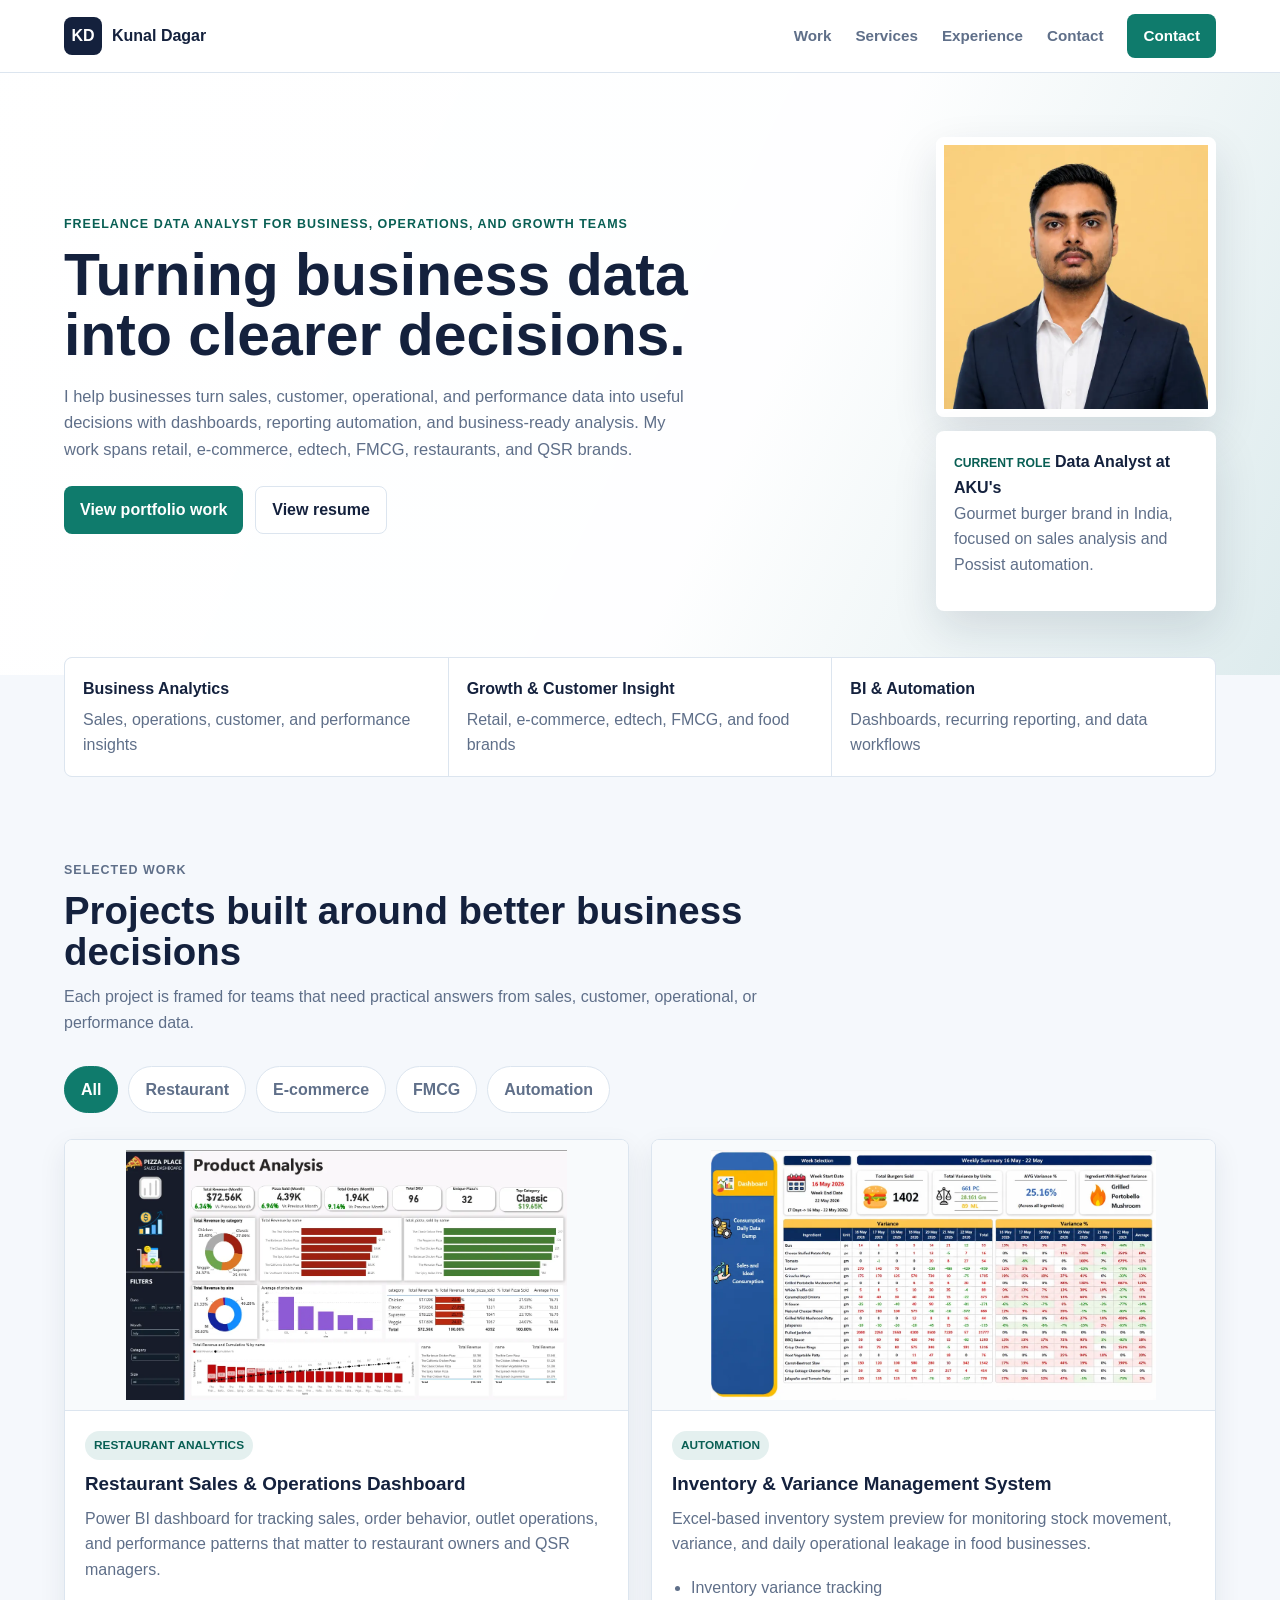
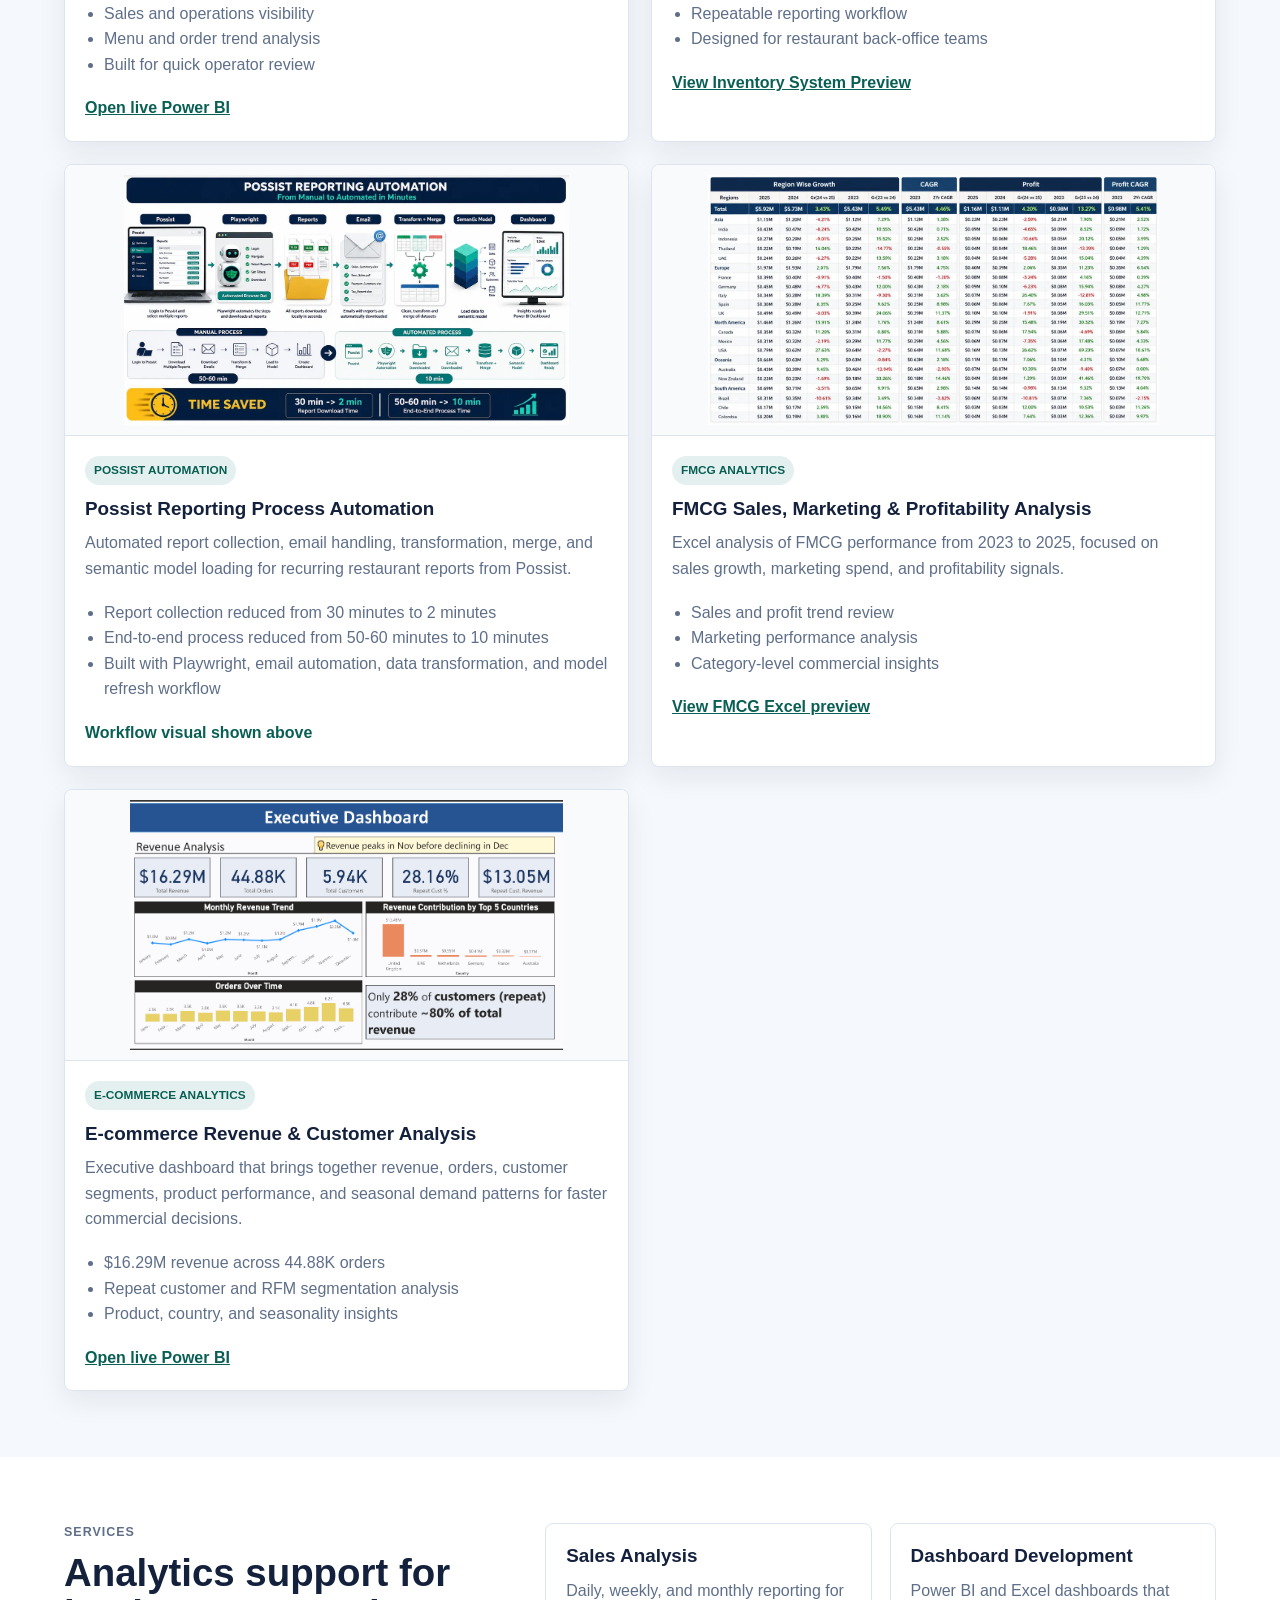
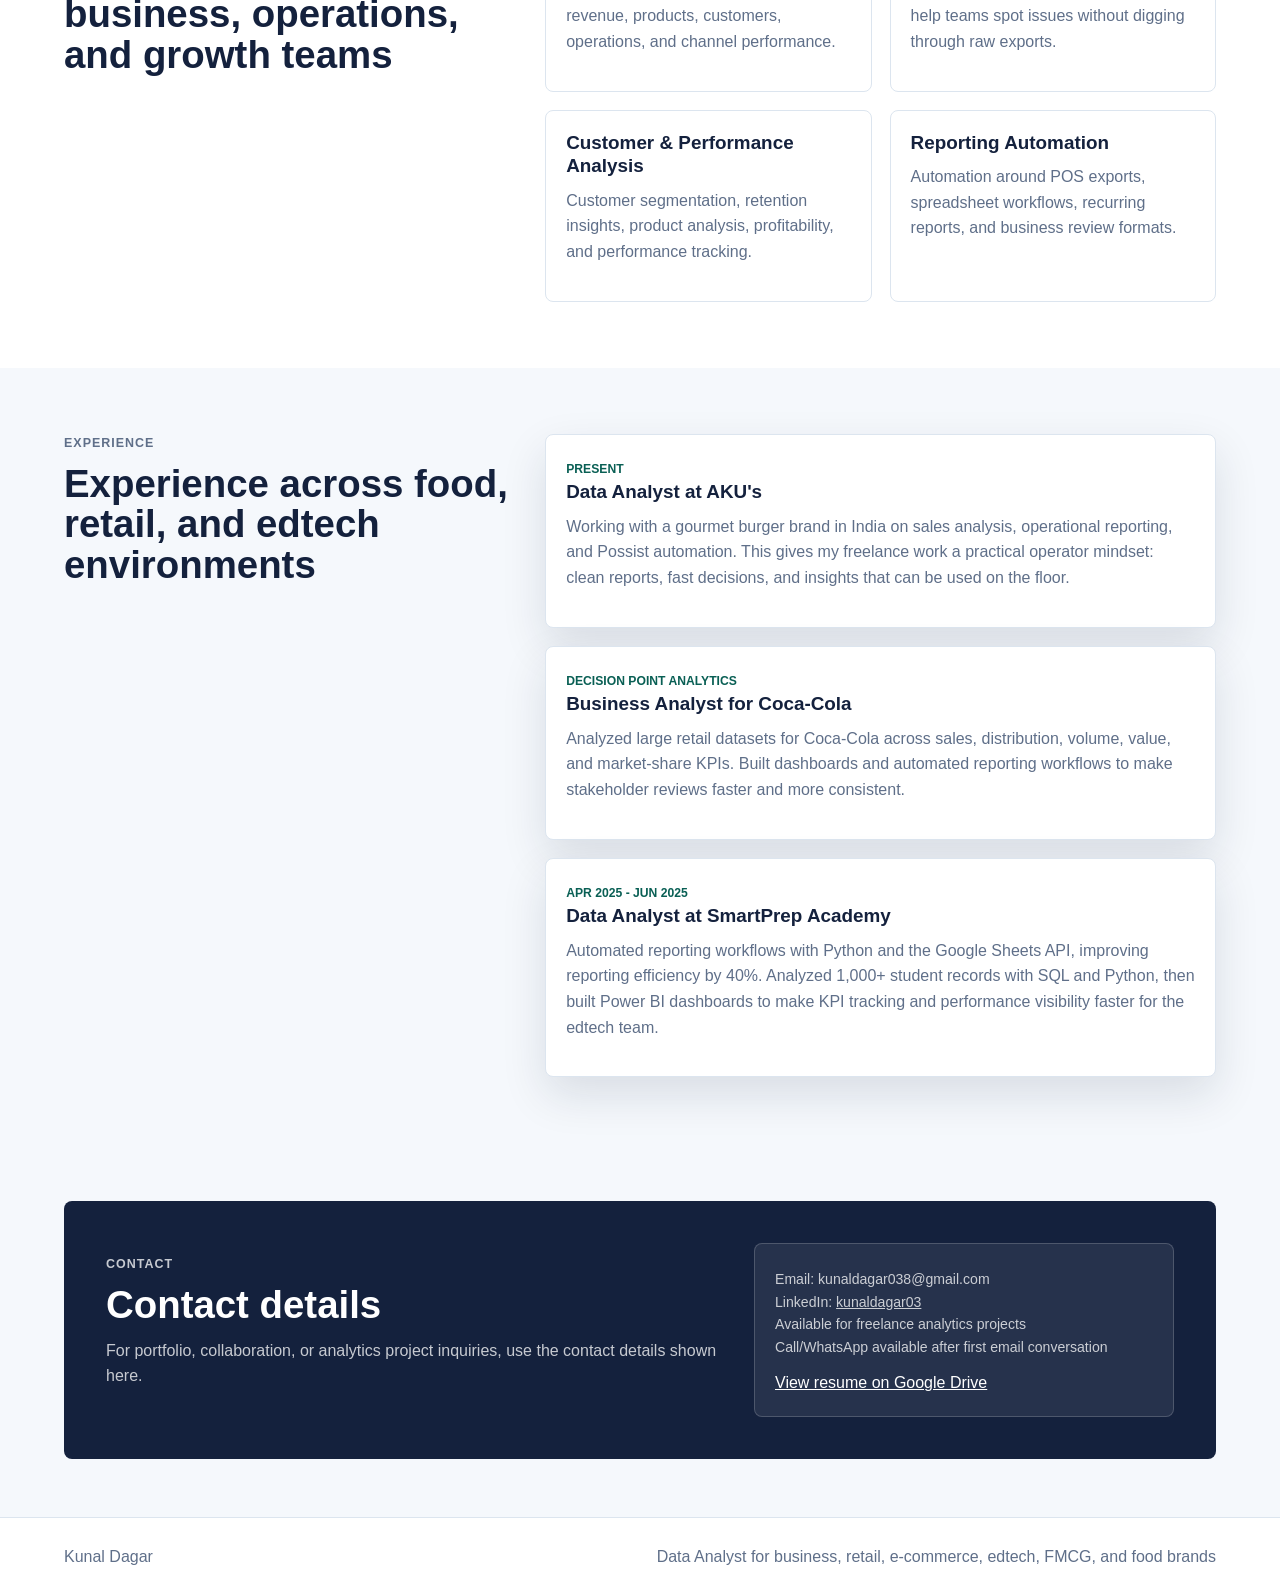
==== commit c79c5e8d: "Add e-commerce Power BI dashboard preview" ====
--- a/index.html
+++ b/index.html
@@ -161,23 +161,8 @@
         </article>
 
         <article class="project-card" data-category="ecommerce">
-          <div class="project-preview ecommerce-preview" aria-label="E-commerce executive dashboard preview">
-            <div class="ecommerce-preview-header">
-              <span>Executive dashboard</span>
-              <strong>E-commerce Analysis</strong>
-            </div>
-            <div class="ecommerce-kpis">
-              <div><span>Total revenue</span><strong>$16.29M</strong></div>
-              <div><span>Total orders</span><strong>44.88K</strong></div>
-              <div><span>Customers</span><strong>5.94K</strong></div>
-            </div>
-            <div class="ecommerce-insight">
-              <strong>28%</strong>
-              <span>of repeat customers contribute about 80% of total revenue</span>
-            </div>
-            <div class="ecommerce-bars" aria-hidden="true">
-              <span></span><span></span><span></span><span></span><span></span><span></span><span></span><span></span>
-            </div>
+          <div class="project-preview screenshot-preview">
+            <img src="assets/ecommerce-dashboard.png" alt="E-commerce executive dashboard showing revenue, orders, customer, and repeat-purchase analysis" width="1065" height="616" loading="lazy" decoding="async">
           </div>
           <div class="project-body">
             <span class="project-tag">E-commerce analytics</span>
@@ -190,7 +175,7 @@
               <li>Repeat customer and RFM segmentation analysis</li>
               <li>Product, country, and seasonality insights</li>
             </ul>
-            <span class="project-note">Dashboard case study</span>
+            <a href="https://app.powerbi.com/view?r=eyJrIjoiYjZjZGRiOGYtOGM3NS00OWE1LWE4YzItMGNlNjVhM2NkNzllIiwidCI6ImM2ZTU0OWIzLTVmNDUtNDAzMi1hYWU5LWQ0MjQ0ZGM1YjJjNCJ9" target="_blank" rel="noopener">Open live Power BI</a>
           </div>
         </article>
       </div>
--- a/styles.css
+++ b/styles.css
@@ -335,100 +335,6 @@
   height: 250px;
   object-fit: contain;
 }
-
-.ecommerce-preview {
-  display: grid;
-  gap: 14px;
-  padding: 18px;
-  color: #202938;
-  background: #f3f6f8;
-}
-
-.ecommerce-preview-header {
-  display: flex;
-  align-items: baseline;
-  justify-content: space-between;
-  gap: 12px;
-}
-
-.ecommerce-preview-header span,
-.ecommerce-kpis span {
-  color: #617086;
-  font-size: 0.72rem;
-  font-weight: 800;
-  text-transform: uppercase;
-}
-
-.ecommerce-preview-header strong {
-  font-size: 1.05rem;
-}
-
-.ecommerce-kpis {
-  display: grid;
-  grid-template-columns: repeat(3, minmax(0, 1fr));
-  gap: 9px;
-}
-
-.ecommerce-kpis div,
-.ecommerce-insight {
-  padding: 10px;
-  border: 1px solid #dfe5ea;
-  border-radius: 6px;
-  background: #ffffff;
-}
-
-.ecommerce-kpis span,
-.ecommerce-kpis strong {
-  display: block;
-}
-
-.ecommerce-kpis strong {
-  margin-top: 5px;
-  color: #0b7567;
-  font-size: 1.08rem;
-}
-
-.ecommerce-insight {
-  display: flex;
-  align-items: center;
-  gap: 11px;
-  border-color: #bddfd8;
-  background: #e9f5f2;
-}
-
-.ecommerce-insight strong {
-  color: #0b7567;
-  font-size: 1.35rem;
-}
-
-.ecommerce-insight span {
-  font-size: 0.78rem;
-  font-weight: 700;
-  line-height: 1.25;
-}
-
-.ecommerce-bars {
-  display: flex;
-  align-items: end;
-  gap: 8px;
-  height: 54px;
-  padding: 0 4px;
-}
-
-.ecommerce-bars span {
-  flex: 1;
-  height: 38%;
-  border-radius: 4px 4px 0 0;
-  background: #0f7b6c;
-}
-
-.ecommerce-bars span:nth-child(2) { height: 57%; }
-.ecommerce-bars span:nth-child(3) { height: 44%; }
-.ecommerce-bars span:nth-child(4) { height: 72%; }
-.ecommerce-bars span:nth-child(5) { height: 60%; }
-.ecommerce-bars span:nth-child(6) { height: 88%; }
-.ecommerce-bars span:nth-child(7) { height: 68%; }
-.ecommerce-bars span:nth-child(8) { height: 96%; }
 
 .sheet-preview {
   display: flex;
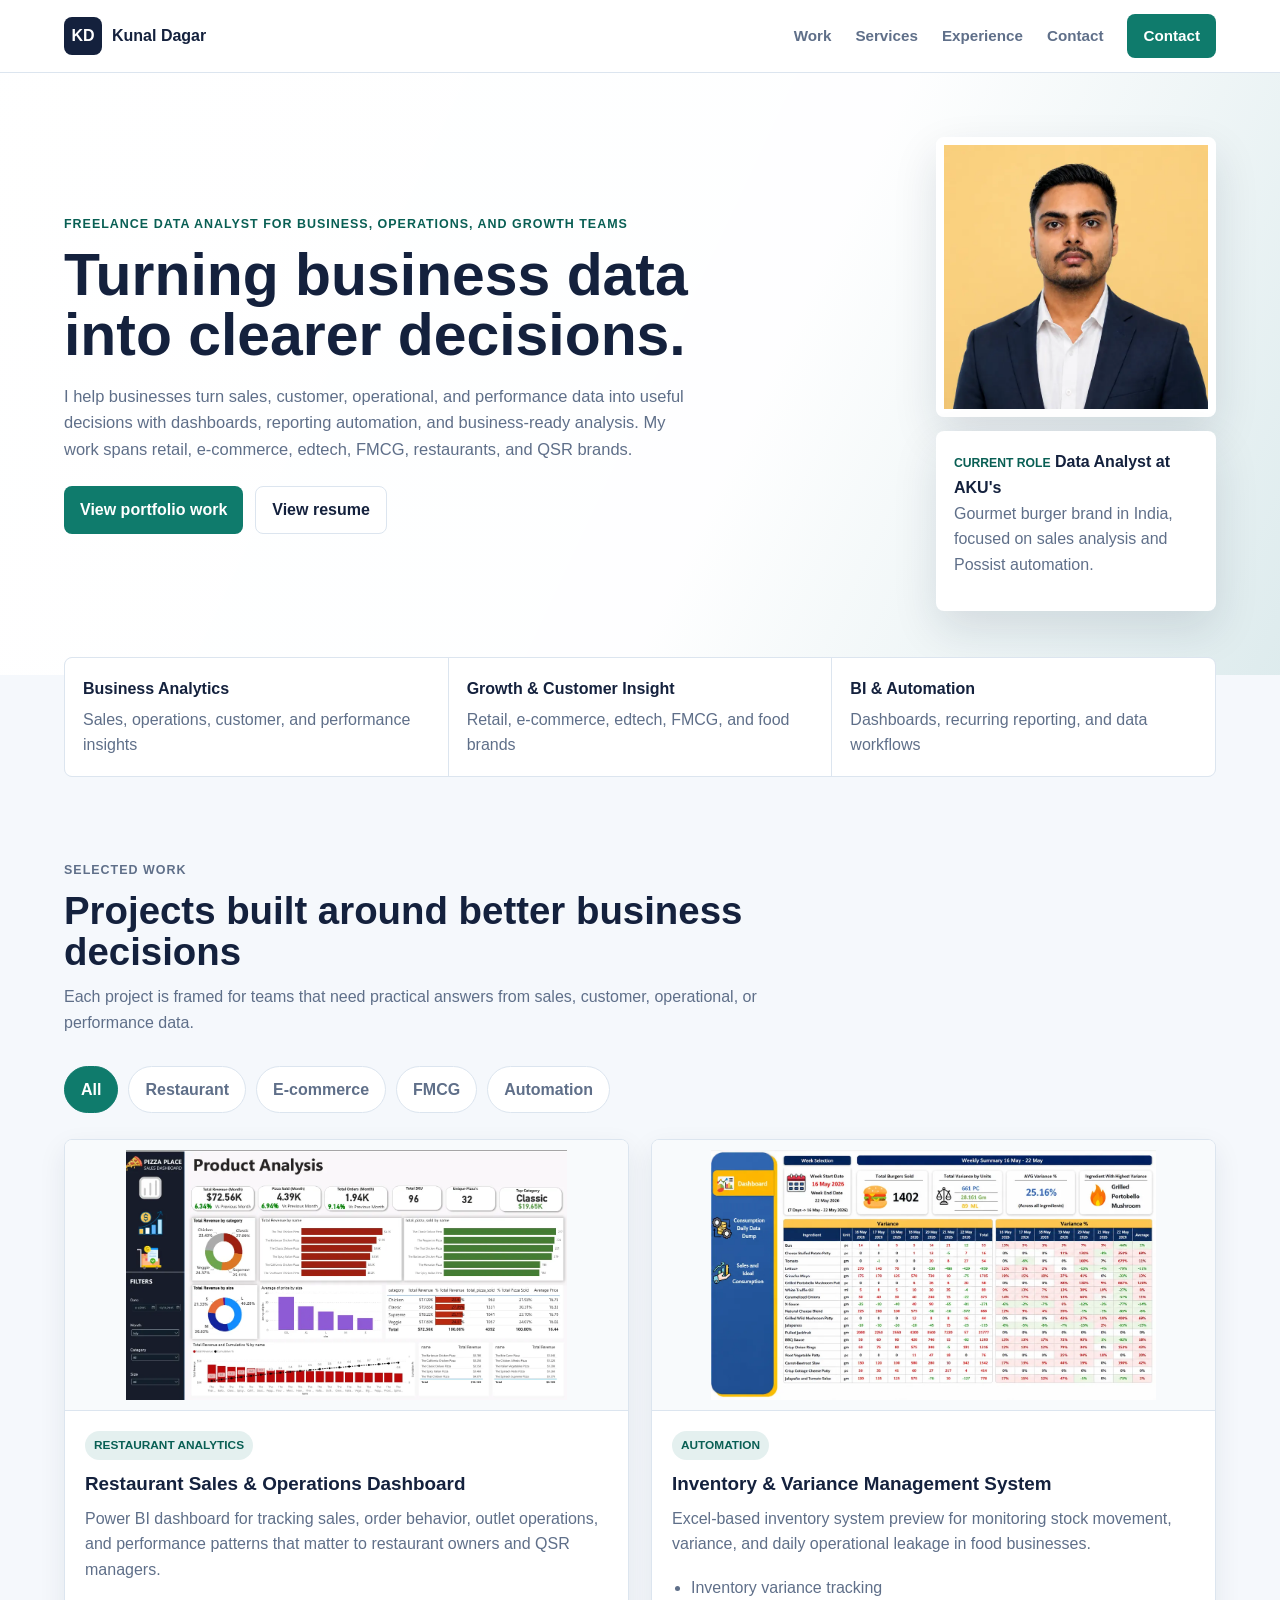
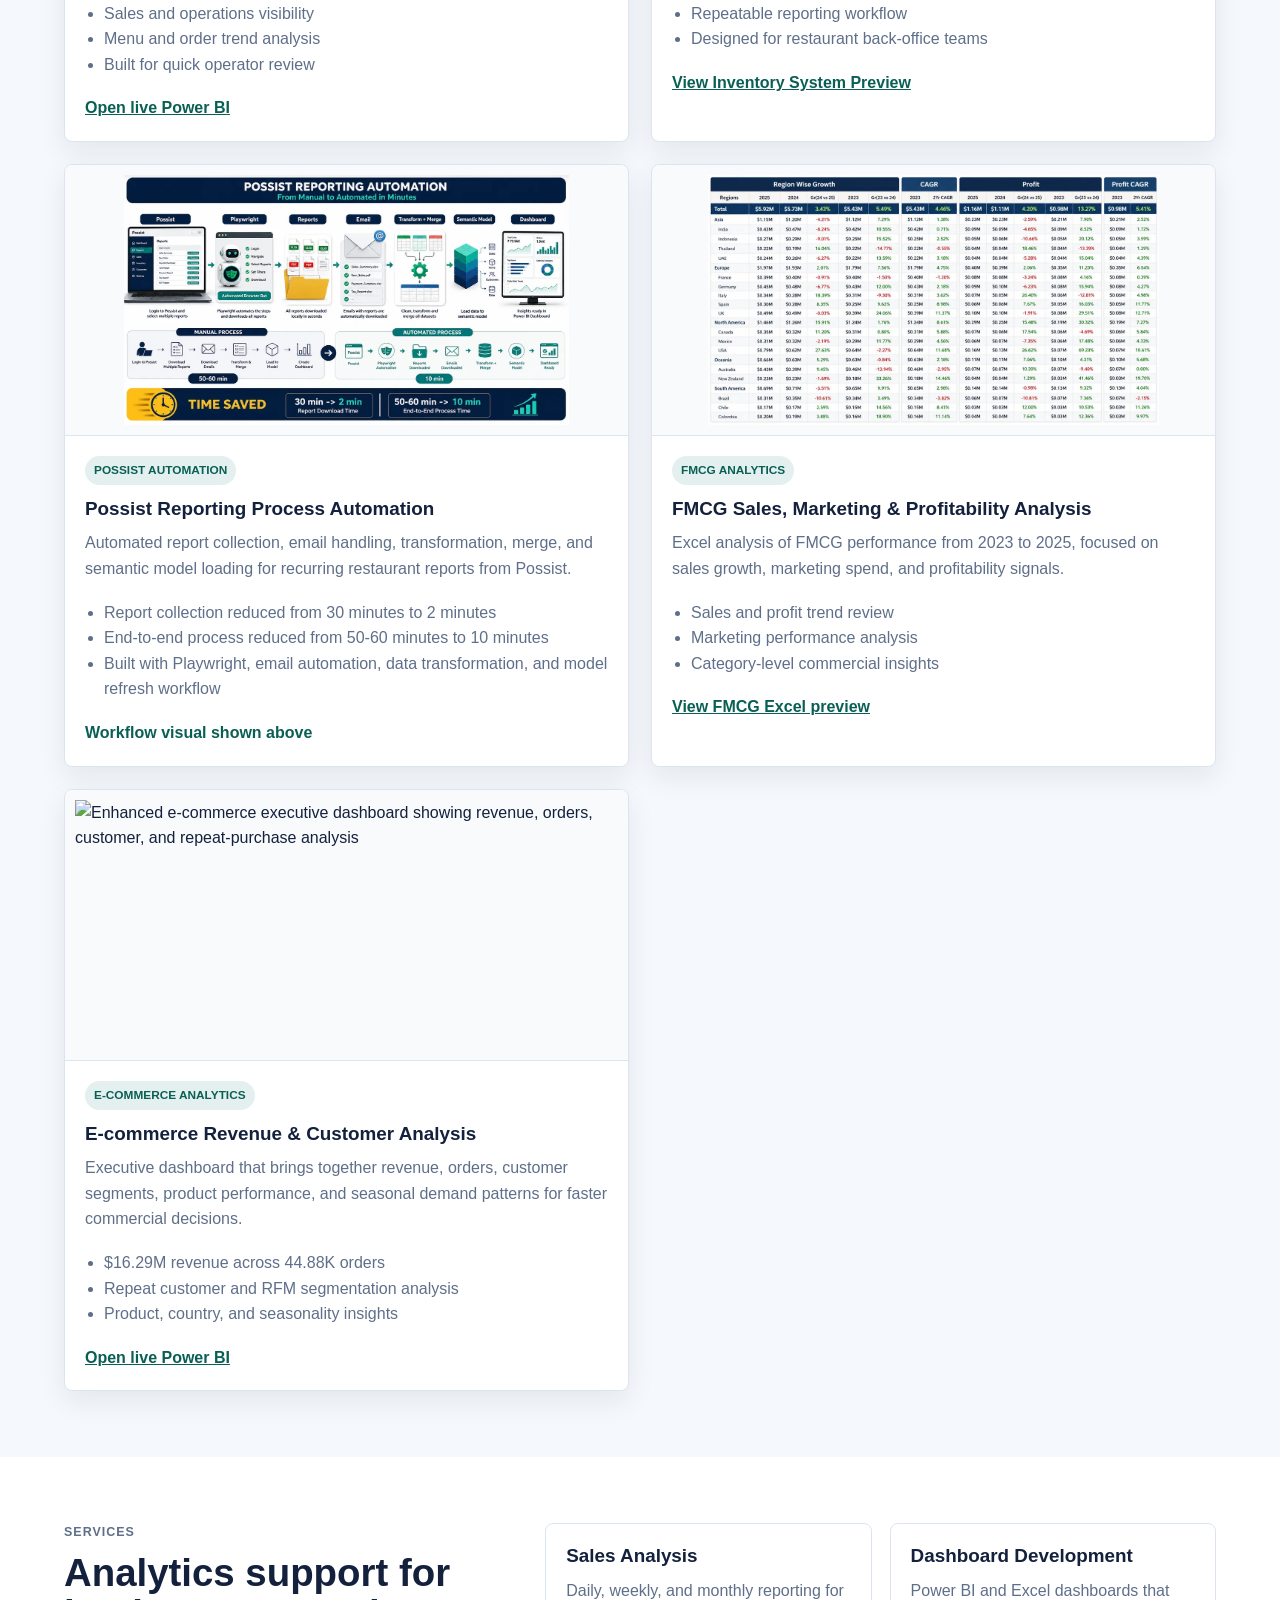
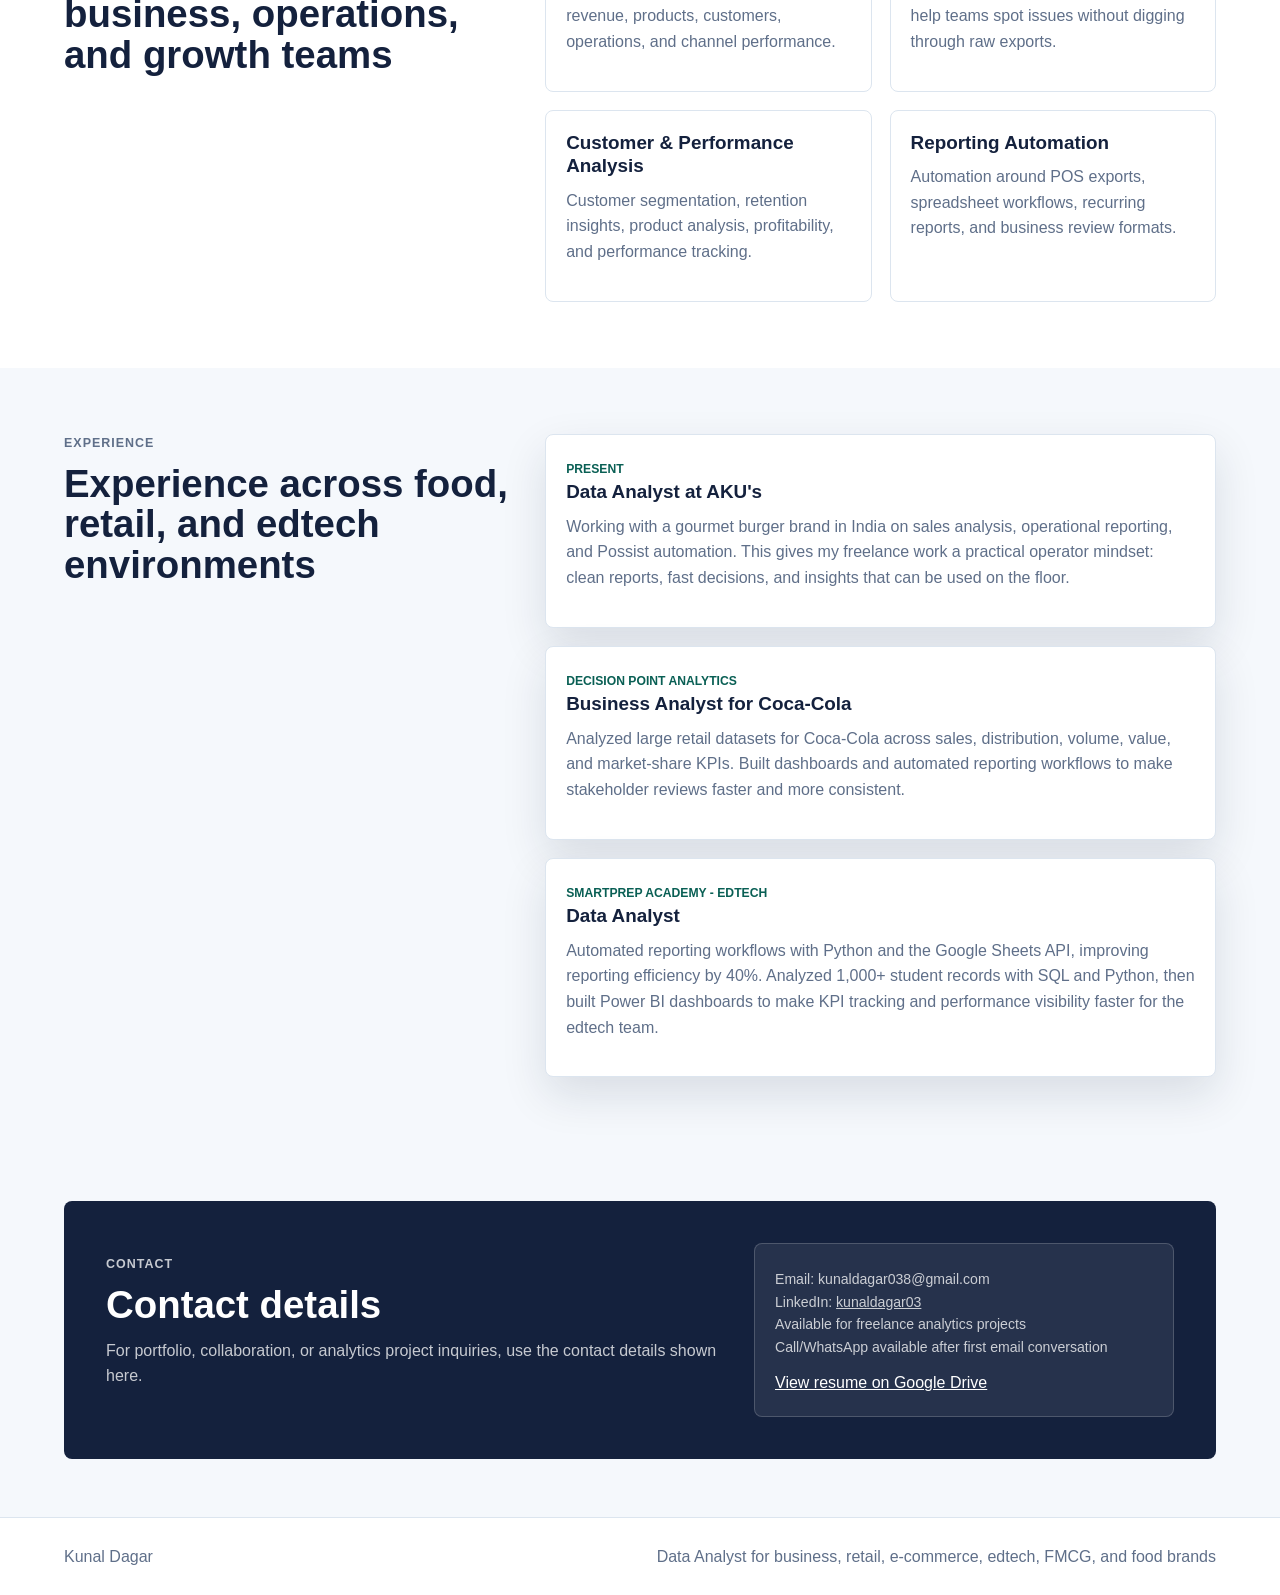
==== commit 55337fcc: "Format SmartPrep experience card" ====
--- a/index.html
+++ b/index.html
@@ -162,7 +162,7 @@
 
         <article class="project-card" data-category="ecommerce">
           <div class="project-preview screenshot-preview">
-            <img src="assets/ecommerce-dashboard.png" alt="E-commerce executive dashboard showing revenue, orders, customer, and repeat-purchase analysis" width="1065" height="616" loading="lazy" decoding="async">
+            <img src="assets/ecommerce-dashboard-enhanced.webp" alt="Enhanced e-commerce executive dashboard showing revenue, orders, customer, and repeat-purchase analysis" width="1600" height="924" loading="lazy" decoding="async">
           </div>
           <div class="project-body">
             <span class="project-tag">E-commerce analytics</span>
@@ -227,8 +227,8 @@
           </p>
         </div>
         <div class="timeline-card">
-          <span>Apr 2025 - Jun 2025</span>
-          <h3>Data Analyst at SmartPrep Academy</h3>
+          <span>SmartPrep Academy - Edtech</span>
+          <h3>Data Analyst</h3>
           <p>
             Automated reporting workflows with Python and the Google Sheets API, improving reporting efficiency by 40%. Analyzed 1,000+ student records with SQL and Python, then built Power BI dashboards to make KPI tracking and performance visibility faster for the edtech team.
           </p>
